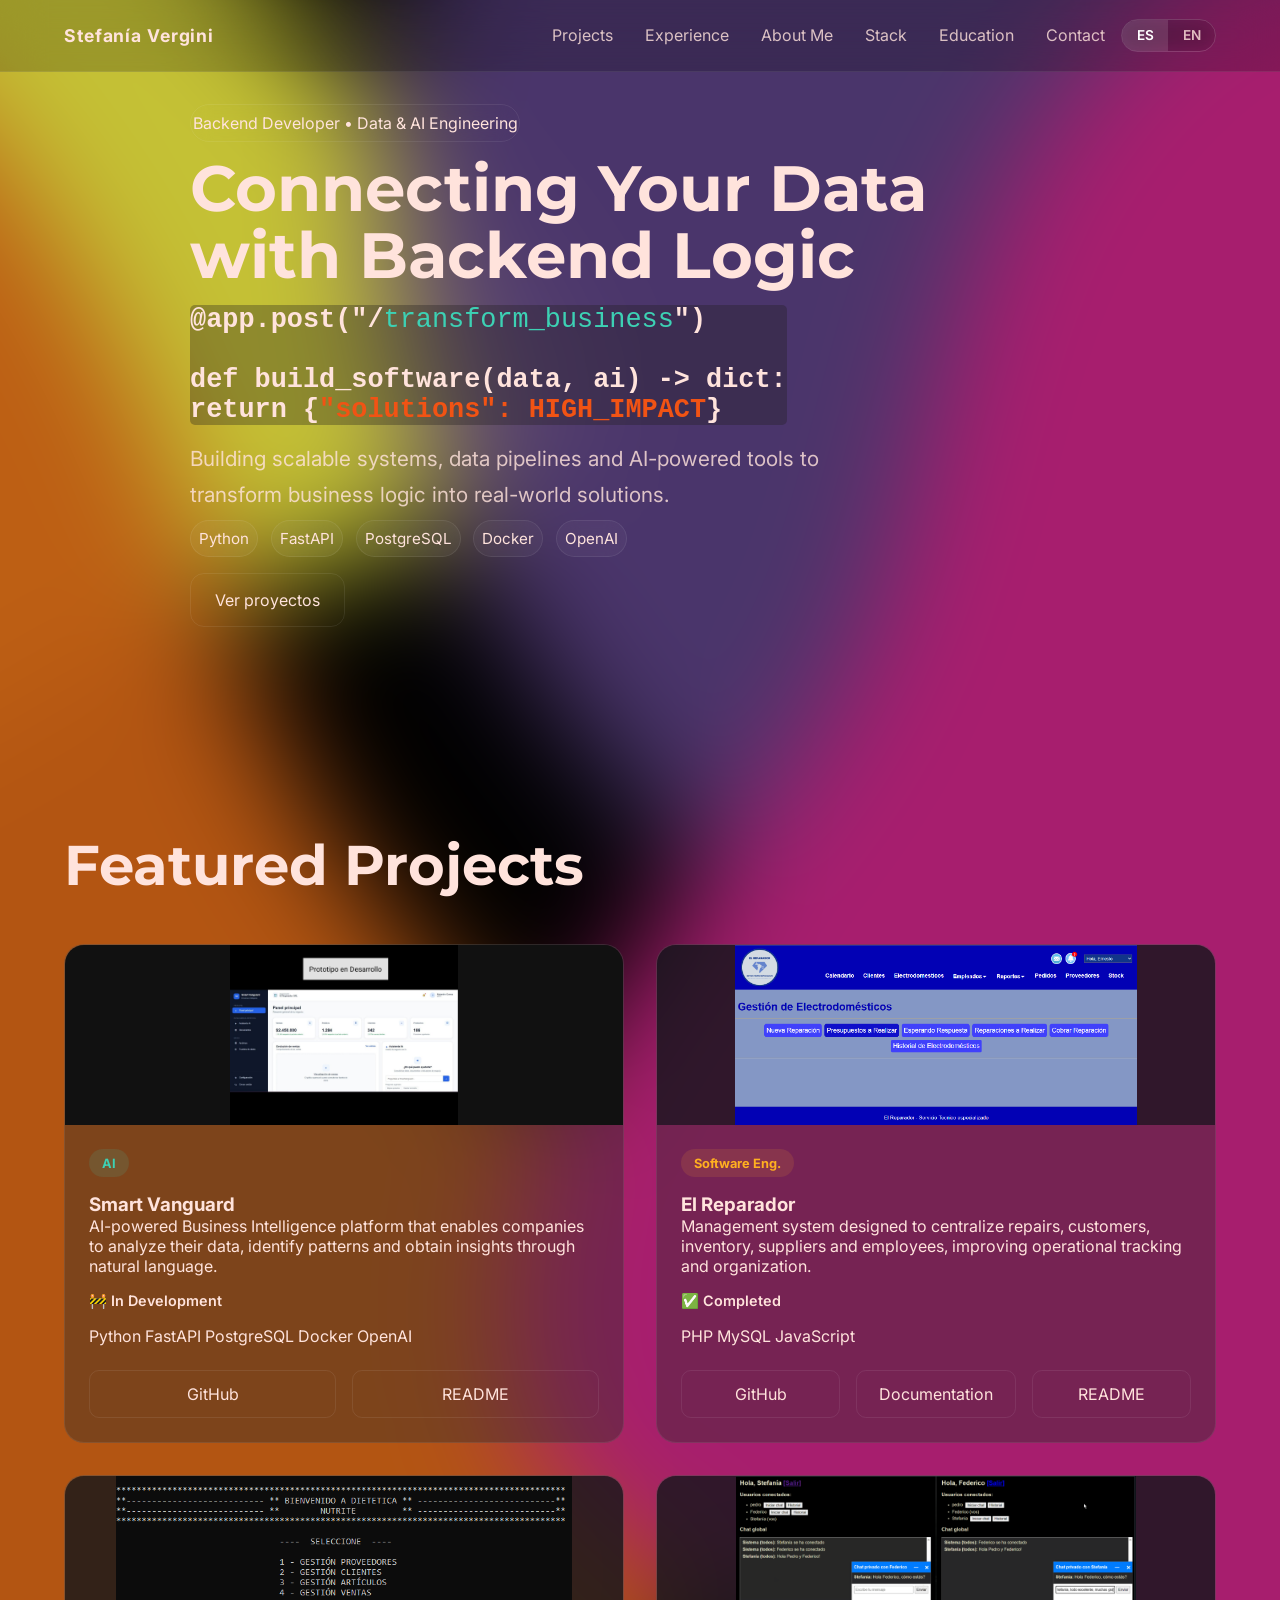
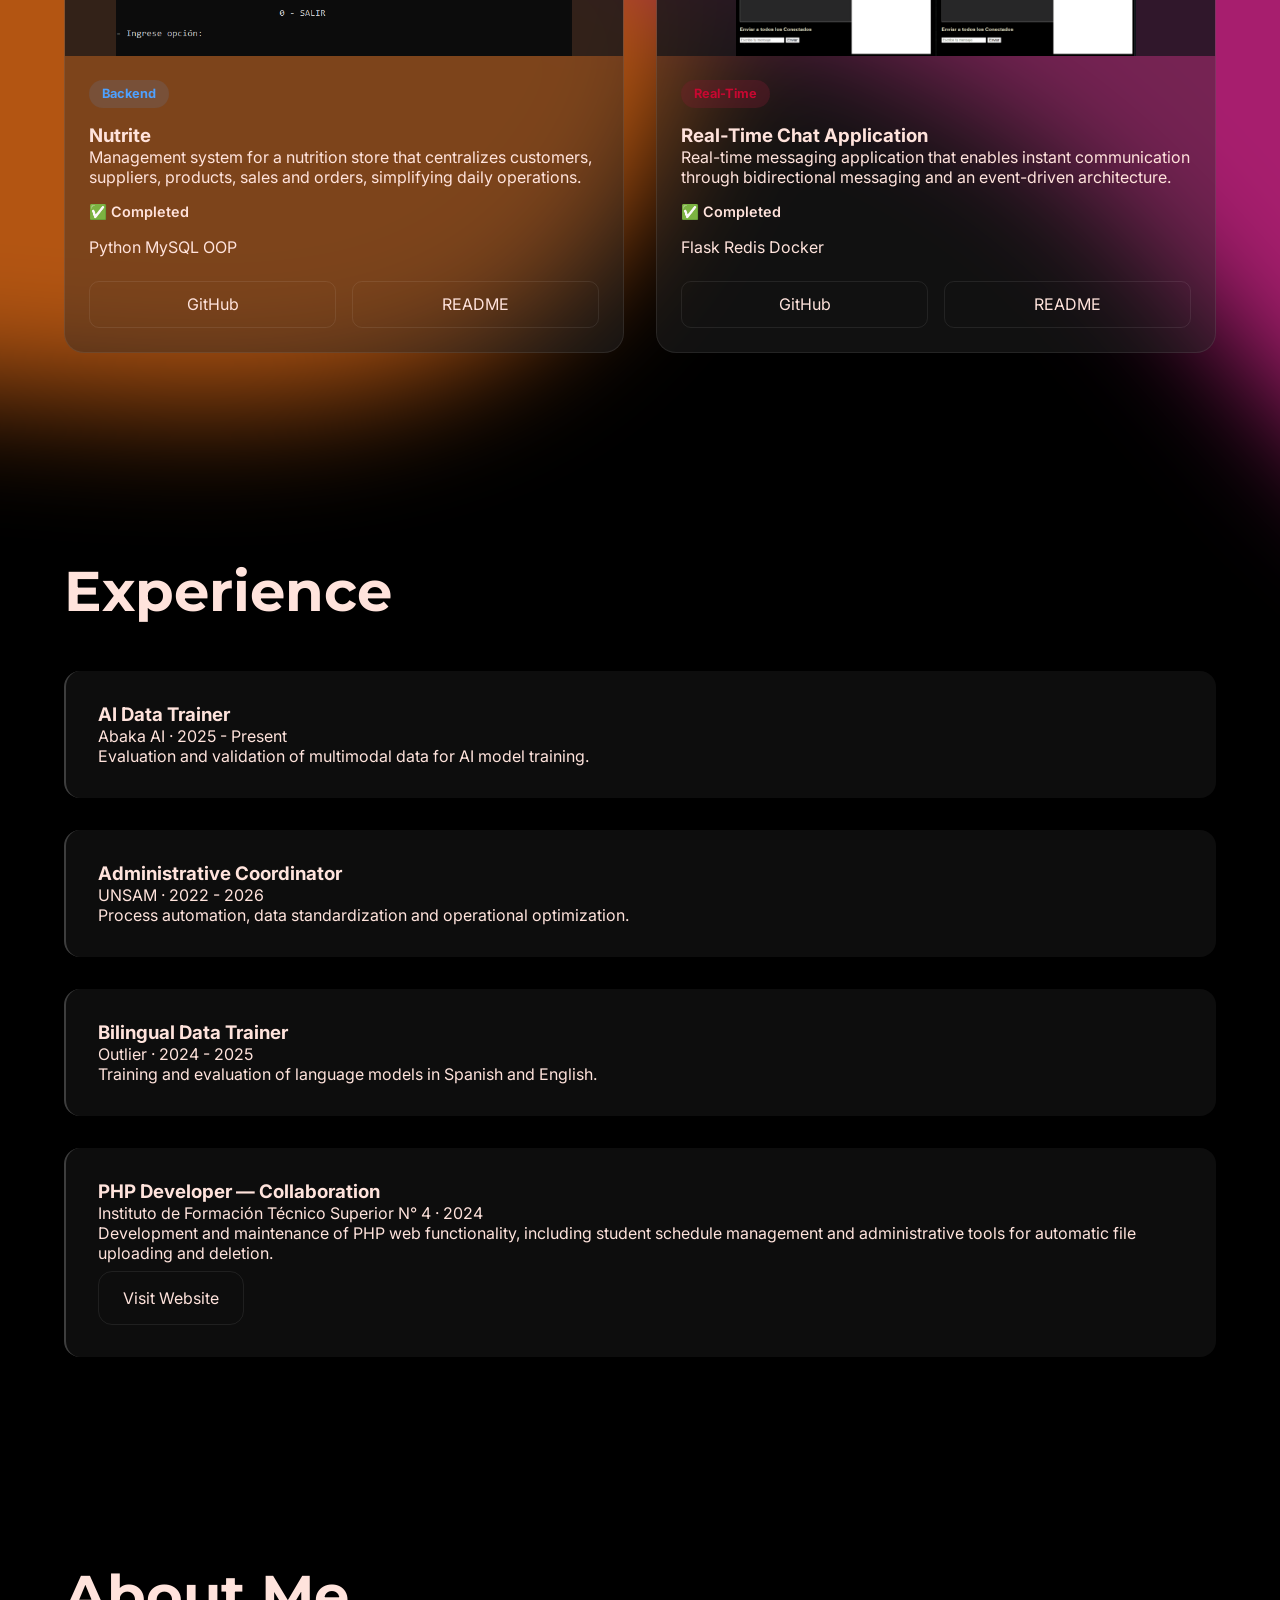
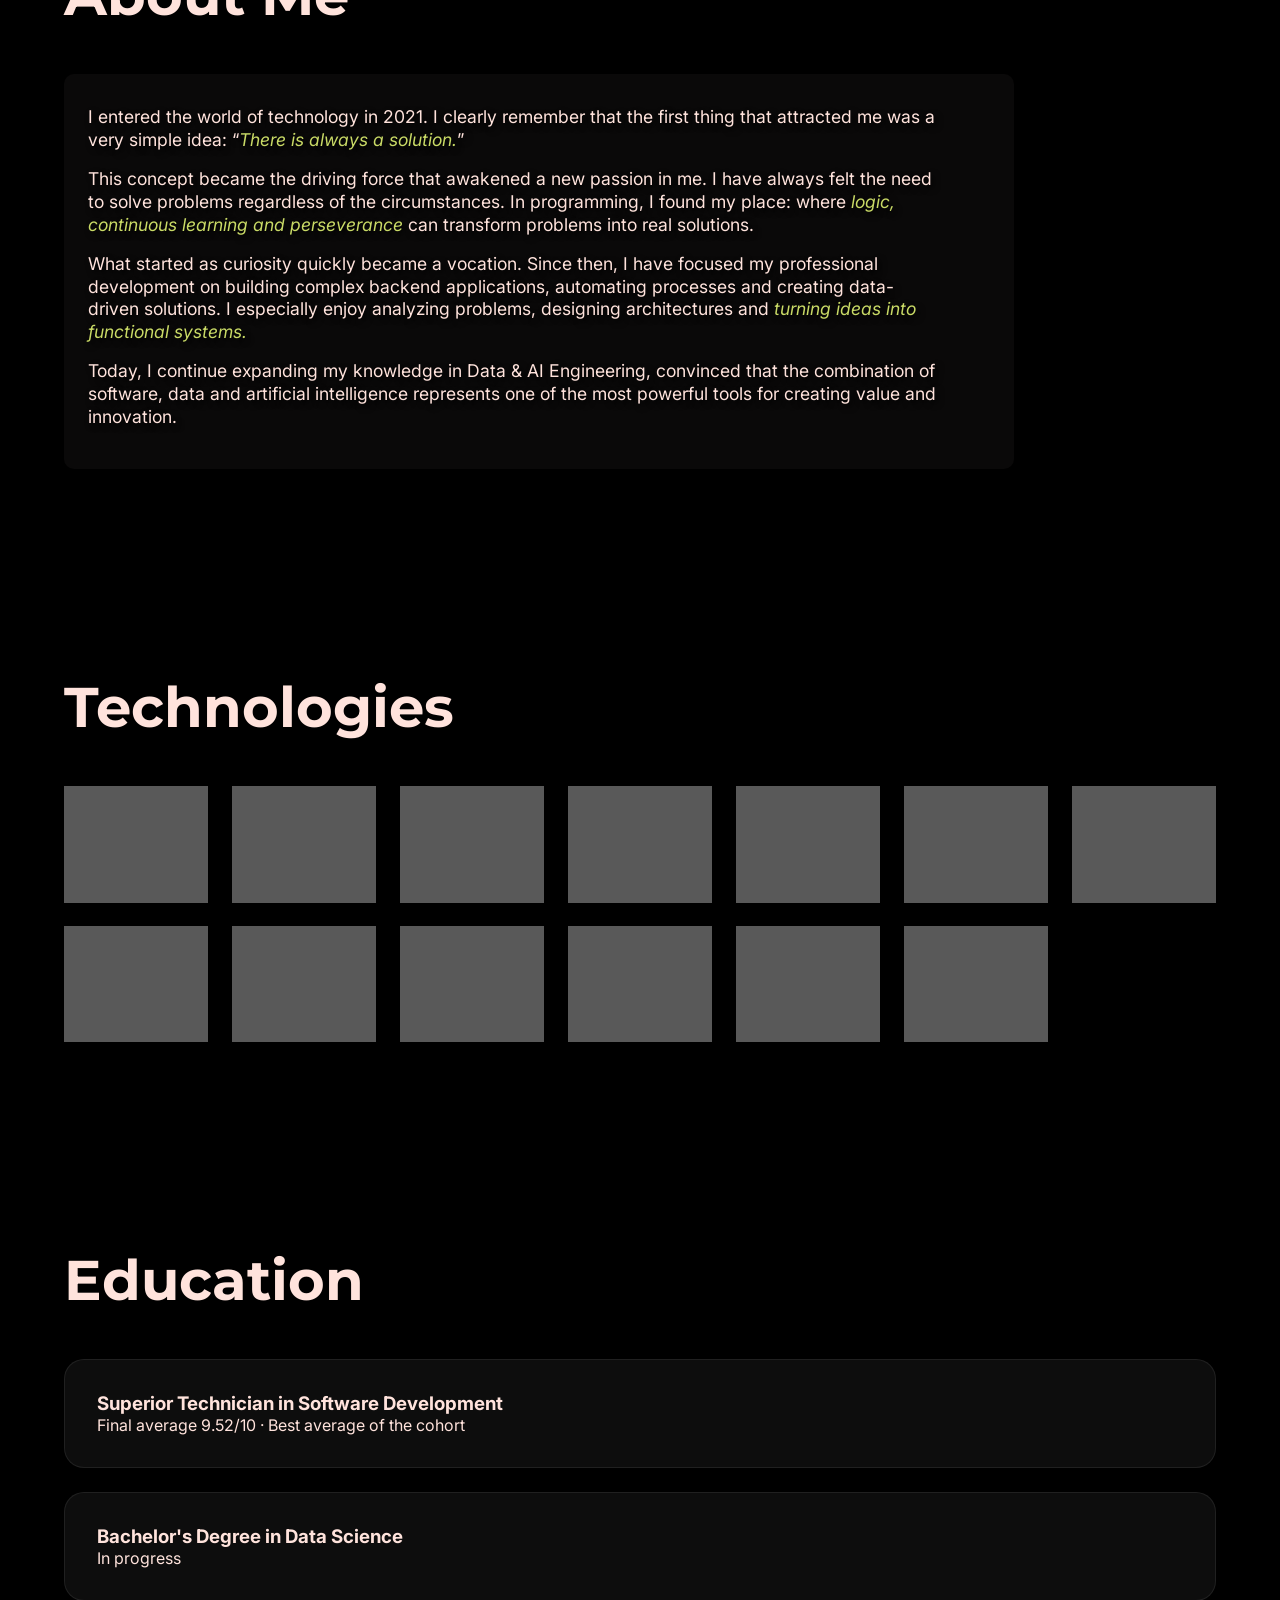
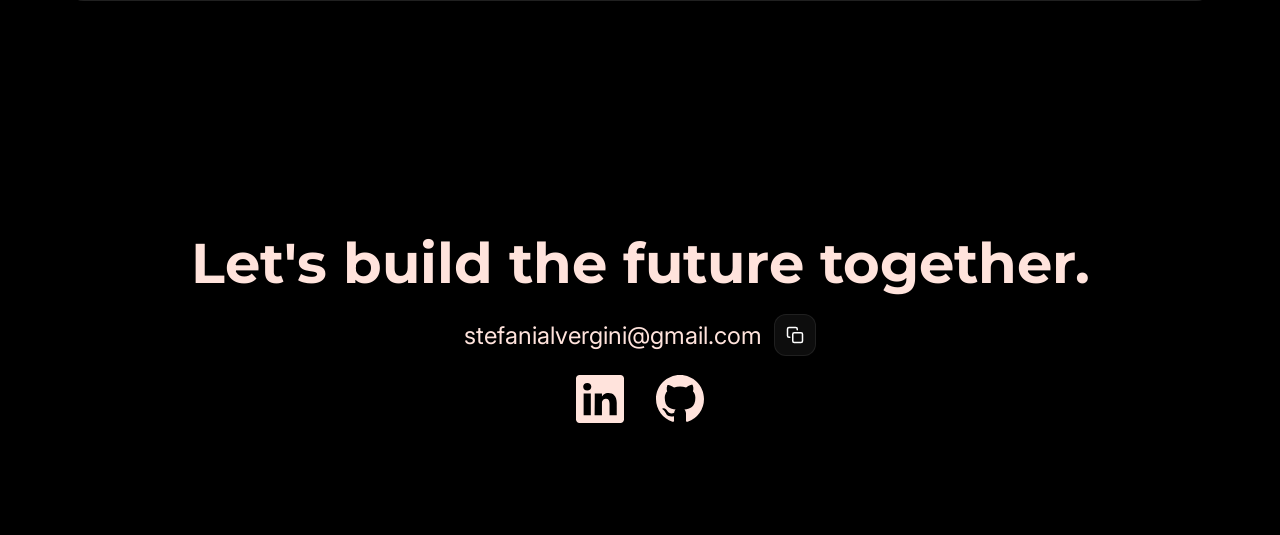
==== en.html @ ec49d700 "upload_files" ====
<!DOCTYPE html>
<html lang="en">
<head>
    <meta charset="UTF-8">
    <meta name="viewport" content="width=device-width, initial-scale=1.0">
    <title>Portafolio Stefania Vergini</title>
    <link rel="preconnect" href="https://fonts.googleapis.com">
<link rel="preconnect" href="https://fonts.gstatic.com" crossorigin>
<link href="https://fonts.googleapis.com/css2?family=Montserrat:ital,wght@0,100..900;1,100..900&family=Roboto:ital,wght@0,100..900;1,100..900&display=swap" rel="stylesheet">
    <link rel="stylesheet" href="css/index.css">
    <link rel="preconnect" href="https://fonts.googleapis.com">
    <link rel="preconnect" href="https://fonts.gstatic.com" crossorigin>
    <link href="https://fonts.googleapis.com/css2?family=Inter:wght@100..900&display=swap" rel="stylesheet">
    <script defer src="https://code.jquery.com/jquery-3.6.0.slim.min.js"></script>
    <script defer src="js/app.js"></script>
</head>
<body>

    <div class="circulos">
        <svg class="circulo circulo1" viewBox="0 0 200 200" xmlns="http://www.w3.org/2000/svg">
            <path class="path" d="M30.1,-55.8C34.4,-49.7,30,-32.2,28.2,-21.1C26.3,-9.9,27,-4.9,35.3,4.8C43.6,14.5,59.4,28.9,59.4,36.9C59.4,45,43.6,46.5,31,52C18.5,57.6,9.2,67.1,2.5,62.7C-4.2,58.3,-8.4,40,-14,30.5C-19.5,20.9,-26.5,20.2,-38.1,16.5C-49.6,12.9,-65.7,6.5,-69.1,-2C-72.5,-10.4,-63.3,-20.8,-55.9,-31.6C-48.5,-42.5,-43,-53.7,-34,-57.1C-25,-60.5,-12.5,-56.1,0.2,-56.5C12.9,-56.8,25.8,-62,30.1,-55.8Z" transform="translate(100 100)" />
        </svg>
        <svg class="circulo circulo2" viewBox="0 0 200 200" xmlns="http://www.w3.org/2000/svg">
            <path class="path" d="M45.7,-57.5C55.7,-46,57.9,-28.3,53.1,-15.3C48.4,-2.3,36.7,6.1,30.1,17.3C23.5,28.5,22,42.5,12.3,55.5C2.5,68.4,-15.5,80.3,-32.1,78.5C-48.7,76.7,-63.8,61.1,-70.8,43.5C-77.8,25.9,-76.6,6.3,-66.7,-5.2C-56.9,-16.7,-38.3,-20.1,-25.7,-31.1C-13.1,-42.2,-6.6,-60.9,5.6,-67.7C17.8,-74.4,35.6,-69,45.7,-57.5Z" transform="translate(100 100)" />
          </svg>
        <svg class="circulo circulo3" viewBox="0 0 200 200" xmlns="http://www.w3.org/2000/svg">
            <path class="path" d="M26,-44C31.7,-31.5,33.2,-21.4,40.9,-10.3C48.7,0.8,62.7,12.9,66.3,27.7C69.9,42.4,63.1,60,50.3,66.6C37.5,73.3,18.8,69.1,0.5,68.4C-17.8,67.8,-35.7,70.7,-42.9,62.2C-50,53.8,-46.6,33.9,-41.7,20.3C-36.9,6.7,-30.5,-0.6,-29.7,-11.6C-28.8,-22.7,-33.5,-37.6,-29.4,-50.6C-25.4,-63.6,-12.7,-74.8,-1.3,-73C10.1,-71.2,20.2,-56.5,26,-44Z" transform="translate(100 100)" />
        </svg>
        <svg class="circulo circulo4" viewBox="0 0 200 200" xmlns="http://www.w3.org/2000/svg">
            <path class="path" d="M21.4,-42.1C30,-32,40.9,-31,42.5,-25.5C44,-20,36.1,-10,31.5,-2.7C26.9,4.7,25.6,9.3,28.2,22.1C30.9,34.8,37.5,55.6,33.4,68.7C29.4,81.9,14.7,87.4,3,82.1C-8.6,76.9,-17.3,60.9,-29,52.2C-40.7,43.5,-55.5,42,-62.1,34.5C-68.7,27,-67,13.5,-61.6,3.2C-56.1,-7.2,-46.7,-14.4,-41.8,-24.7C-36.8,-35,-36.3,-48.5,-30.1,-60C-23.8,-71.4,-11.9,-81,-2.8,-76.2C6.4,-71.3,12.7,-52.2,21.4,-42.1Z" transform="translate(100 100)" />
        </svg>

    </div>

 <!-- NAVBAR -->
    <header class="header">

        <a href="#home" class="logo">
            Stefanía Vergini
        </a>
        <div class="header-actions">
            
            <nav class="nav" id="nav">
                <a href="#projects">Projects</a> 
                <a href="#experience">Experience</a> 
                <a href="#about">About Me</a> 
                <a href="#skills">Stack</a> 
                <a href="#education">Education</a> 
                <a href="#contact">Contact</a> 

            </nav>
            <div class="language-switch">

                <a href="index.html" class="lang active">
                    ES
                </a>

                <a href="en.html" class="lang">
                    EN
                </a>

            </div>
            <button class="menu-btn" id="menuBtn">

                <span></span>
                <span></span>
                <span></span>

            </button>
        </div>

    </header>

    <main>

        <!-- HERO -->

        <section id="home" class="hero">

        <div class="hero-content">

            <span class="badge">
                Backend Developer • Data & AI Engineering
            </span>

            <h1>
                Connecting Your Data<br>
                with Backend Logic
            </h1>

            <pre><code>@app.post("/<span class="highlight-business">transform_business</span>")

def build_software(data, ai) -> dict:
return {<span class="highlight-impact">"solutions": HIGH_IMPACT</span>}</code></pre>

            <p>
                Building scalable systems, data pipelines and
                AI-powered tools to transform business logic
                into real-world solutions.
            </p>


                <div class="hero-tech">

                    <span>Python</span>
                    <span>FastAPI</span>
                    <span>PostgreSQL</span>
                    <span>Docker</span>
                    <span>OpenAI</span>

                </div>

                <div class="hero-buttons">

                    <a href="#projects">
                        Ver proyectos
                    </a>

                </div>

            </div>

        </section>

        <section id="projects" class="projects"> 
            <h2>Featured Projects</h2> <div class="projects-grid"> 
                <!-- Smart Vanguard --> 
                 <article class="project-card"> 
                    <div class="project-image placeholder" data-project="smart"> 
                        <img src="img/smartvanguard/dashboard-business.png" alt="Smart Vanguard"> 
                    </div> 
                    <div class="project-content"> 
                        <span class="project-type ai"> AI </span> 
                        <h3>Smart Vanguard</h3> 
                        <p> AI-powered Business Intelligence platform that enables companies to analyze their data, identify patterns and obtain insights through natural language. </p> 
                        <div class="project-status development"> 🚧 In Development </div> 
                        <div class="tags"> 
                            <span>Python</span> 
                            <span>FastAPI</span> 
                            <span>PostgreSQL</span> 
                            <span>Docker</span> 
                            <span>OpenAI</span> 
                        </div> 
                        <div class="project-buttons"> 
                            <a href="https://github.com/StefiVergini/SmartVanguard" target="_blank"> GitHub </a> 
                            <a href="https://github.com/StefiVergini/SmartVanguard/blob/main/README.md" target="_blank"> README </a> 
                        </div> 
                    </div> 
                </article> 
                <!-- El Reparador --> 
                 <article class="project-card"> 
                    <div class="project-image" data-project="reparador"> 
                        <img src="img/elreparador/dashboard.png" alt="El Reparador"> 
                    </div> 
                    <div class="project-content"> 
                        <span class="project-type erp"> Software Eng. </span> 
                        <h3>El Reparador</h3> 
                        <p> Management system designed to centralize repairs, customers, inventory, suppliers and employees, improving operational tracking and organization. </p> 
                        <div class="project-status completed"> ✅ Completed </div> 
                        <div class="tags"> 
                            <span>PHP</span> 
                            <span>MySQL</span> 
                            <span>JavaScript</span> 
                        </div> 
                        <div class="project-buttons"> 
                            <a href="https://github.com/StefiVergini/ProyectoElReparador/tree/main" target="_blank"> GitHub </a> 
                            <a href="https://github.com/StefiVergini/ProyectoElReparador/tree/main/docs" target="_blank"> Documentation </a> 
                            <a href="https://github.com/StefiVergini/ProyectoElReparador/blob/main/README.md" target="_blank"> README </a> 
                        </div> 
                    </div> 
                </article> 
                <!-- Nutrite --> 
                 <article class="project-card"> 
                    <div class="project-image" data-project="nutrite"> 
                        <img src="img/nutrite-dietetic/main-menu.png" alt="Nutrite"> 
                    </div> 
                    <div class="project-content"> 
                        <span class="project-type backend"> Backend </span> 
                        <h3>Nutrite</h3> 
                        <p> Management system for a nutrition store that centralizes customers, suppliers, products, sales and orders, simplifying daily operations. </p> 
                        <div class="project-status completed"> ✅ Completed </div> 
                        <div class="tags"> 
                            <span>Python</span> 
                            <span>MySQL</span> 
                            <span>OOP</span> 
                        </div> 
                        <div class="project-buttons"> 
                            <a href="https://github.com/StefiVergini/python-dietetic-management-system" target="_blank"> GitHub </a> 
                            <a href="https://github.com/StefiVergini/python-dietetic-management-system/blob/main/README.md" target="_blank"> README </a> 
                        </div> 
                    </div> 
                </article> 
                <!-- Real-Time Chat --> 
                 <article class="project-card"> 
                    <div class="project-image" data-project="chat"> 
                        <img src="img/real-time-chat/real-time-two-chats.png" alt="Real-Time Chat Application"> </div> 
                        <div class="project-content"> 
                            <span class="project-type realtime"> Real-Time </span> 
                            <h3>Real-Time Chat Application</h3> 
                            <p> Real-time messaging application that enables instant communication through bidirectional messaging and an event-driven architecture. </p> 
                            <div class="project-status completed"> ✅ Completed </div> 
                            <div class="tags"> 
                                <span>Flask</span> 
                                <span>Redis</span> 
                                <span>Docker</span>
                            </div> <div class="project-buttons"> 
                                <a href="https://github.com/StefiVergini/chat-StefaniaVergini" target="_blank"> GitHub </a> 
                                <a href="https://github.com/StefiVergini/chat-StefaniaVergini/blob/main/README.md" target="_blank"> README </a> 
                            </div> 
                        </div> 
                    </article> 
                </div> 
            </section> 
            <!-- EXPERIENCE --> 
             <section id="experience" class="experience"> 
                <h2>Experience</h2> <div class="timeline"> 
                    <div class="timeline-item"> 
                        <h3> AI Data Trainer </h3> 
                        <span> Abaka AI · 2025 - Present </span> 
                        <p> Evaluation and validation of multimodal data for AI model training. </p> 
                    </div> 
                    <div class="timeline-item"> 
                        <h3> Administrative Coordinator </h3> 
                        <span> UNSAM · 2022 - 2026 </span> 
                        <p> Process automation, data standardization and operational optimization. </p> 
                    </div> 
                    <div class="timeline-item"> 
                        <h3> Bilingual Data Trainer </h3> 
                        <span> Outlier · 2024 - 2025 </span> 
                        <p> Training and evaluation of language models in Spanish and English. </p> 
                    </div> 
                    <div class="timeline-item"> 
                        <h3> PHP Developer — Collaboration </h3> 
                        <span> Instituto de Formación Técnico Superior N° 4 · 2024 </span> 
                        <p> Development and maintenance of PHP web functionality, including student schedule management and administrative tools for automatic file uploading and deletion. </p> 
                        <div class="hero-buttons"> 
                            <a href="https://ifts4.edu.ar/index.php" target="_blank"> Visit Website </a> 
                        </div> 
                    </div> 
                </div>
            </section> 
            <!-- ABOUT ME --> 
             <section id="about" class="about"> 
                <h2>About Me</h2> 
                <div class="glow-text">
                    <p> 
                    I entered the world of technology in 2021. I clearly remember that 
                    the first thing that attracted me was a very simple idea: 
                    “<span class="highlighter">There is always a solution.</span>” </p> 
                <p> 
                    This concept became the driving force that awakened a new passion in me.
                    I have always felt the need to solve problems regardless of the circumstances.
                    In programming, I found my place: where <span class="highlighter"> logic, 
                    continuous learning and perseverance </span> 
                    can transform problems into real solutions. </p> 
                <p> What started as curiosity quickly became a vocation. 
                    Since then, I have focused my professional development on building 
                    complex backend applications, automating processes and creating data-driven solutions. 
                    I especially enjoy analyzing problems, designing architectures and 
                    <span class="highlighter"> turning ideas into functional systems.</span> </p> 
                    <p> Today, I continue expanding my knowledge in Data & AI Engineering, 
                        convinced that the combination of software, data and artificial intelligence 
                        represents one of the most powerful tools for creating value and innovation. </p> 
                </div> 
            </section>

        <!-- STACK -->

        <section class="skills" id="skills">

            <h2>Technologies</h2>

            <div class="skills-cloud">

                <span class="skill">
                    <img src="iconos/python.svg" alt="Python">
                    <p>Python</p>
                </span>

                <span class="skill">
                    <img src="iconos/fastapi.svg" alt="FastAPI">
                    <p>FastAPI</p>
                </span>

                <span class="skill"><img src="iconos/flask.svg" alt="flask"><p>Flask</p></span>
                <span class="skill"><img src="iconos/php.svg" alt="PHP"><p>PHP</p></span>
                <span class="skill"><img src="iconos/java-original.svg" alt="JAVA"><p>Java</p></span>

                <span class="skill"><img src="iconos/postgresql.svg" alt="PostgreSQL"><p>PostgreSQL</p></span>
                <span class="skill"><img src="iconos/mysql.svg" alt="MySQL"><p>MySQL</p></span>

                <span class="skill"><img src="iconos/pandas.svg" alt="Pandas"><p>Pandas</p></span>
                <span class="skill"><img src="iconos/openapiinitiative.svg" alt="OpenAI"><p>OpenAI API</p></span>

                <span class="skill"><img src="iconos/docker.svg" alt="Docker"><p>Docker</p></span>
                <span class="skill"><img src="iconos/redis.svg" alt="Redis"><p>Redis</p></span>

                <span class="skill"><img src="iconos/git.svg" alt="Git"><p>Git</p></span>
                <span class="skill"><img src="iconos/aws.svg" alt="AWS"><p>AWS</p></span>

            </div>

        </section>

        <!-- EDUCATION -->

        <section class="education" id="education">

            <h2>Education</h2>

            <div class="education-card">

                <h3>
                    Superior Technician in Software Development
                </h3>

                <p>

                    Final average 9.52/10 · Best average of the cohort

                </p>

            </div>

            <div class="education-card">

                <h3>
                    Bachelor's Degree in Data Science
                </h3>

                <p>
                    In progress
                </p>

            </div>

        </section>

        <!-- CONTACT -->

        <section id="contact" class="contact">

            <h2>

                Let's build the future together.

            </h2>
            <div class="contact-email">

                <a href="mailto:stefanialvergini@gmail.com">
                    stefanialvergini@gmail.com
                </a>
                <button class="copy-btn" id="copyBtn" title="Copiar email">

                    <svg xmlns="http://www.w3.org/2000/svg"
                        width="18"
                        height="18"
                        viewBox="0 0 24 24"
                        fill="none"
                        stroke="currentColor"
                        stroke-width="2"
                        stroke-linecap="round"
                        stroke-linejoin="round">

                        <rect x="9" y="9" width="13" height="13" rx="2"></rect>

                        <path d="M5 15H4a2 2 0 0 1-2-2V4a2 2 0 0 1 2-2h9a2 2 0 0 1 2 2v1"></path>

                    </svg>

                </button>
                <span class="copy-tooltip" id="copyTooltip">
                    Copied ✓
                </span>

            </div>

            <div class="socials">

                <ul class="rrss">
                    <li class="li">
                        <a href="https://www.linkedin.com/in/stefania-vergini-405396152" class="a" title="LinkedIn" target="_blank" rel="noopener noreferrer">
                            <svg xmlns="http://www.w3.org/2000/svg" width="16" height="16" fill="currentColor" class="svg" viewBox="0 0 16 16">
                                <path d="M0 1.146C0 .513.526 0 1.175 0h13.65C15.474 0 16 .513 16 1.146v13.708c0 .633-.526 1.146-1.175 1.146H1.175C.526 16 0 15.487 0 14.854zm4.943 12.248V6.169H2.542v7.225zm-1.2-8.212c.837 0 1.358-.554 1.358-1.248-.015-.709-.52-1.248-1.342-1.248S2.4 3.226 2.4 3.934c0 .694.521 1.248 1.327 1.248zm4.908 8.212V9.359c0-.216.016-.432.08-.586.173-.431.568-.878 1.232-.878.869 0 1.216.662 1.216 1.634v3.865h2.401V9.25c0-2.22-1.184-3.252-2.764-3.252-1.274 0-1.845.7-2.165 1.193v.025h-.016l.016-.025V6.169h-2.4c.03.678 0 7.225 0 7.225z"/>
                            </svg>
                        </a>
                    </li>
                    <li class="li">
                        <a href="https://github.com/StefiVergini" class="a" title="Github" target="_blank" rel="noopener noreferrer">
                            <svg xmlns="http://www.w3.org/2000/svg" width="16" height="16" fill="currentColor" class="svg" viewBox="0 0 16 16">
                                <path d="M8 0C3.58 0 0 3.58 0 8c0 3.54 2.29 6.53 5.47 7.59.4.07.55-.17.55-.38 0-.19-.01-.82-.01-1.49-2.01.37-2.53-.49-2.69-.94-.09-.23-.48-.94-.82-1.13-.28-.15-.68-.52-.01-.53.63-.01 1.08.58 1.23.82.72 1.21 1.87.87 2.33.66.07-.52.28-.87.51-1.07-1.78-.2-3.64-.89-3.64-3.95 0-.87.31-1.59.82-2.15-.08-.2-.36-1.02.08-2.12 0 0 .67-.21 2.2.82.64-.18 1.32-.27 2-.27s1.36.09 2 .27c1.53-1.04 2.2-.82 2.2-.82.44 1.1.16 1.92.08 2.12.51.56.82 1.27.82 2.15 0 3.07-1.87 3.75-3.65 3.95.29.25.54.73.54 1.48 0 1.07-.01 1.93-.01 2.2 0 .21.15.46.55.38A8.01 8.01 0 0 0 16 8c0-4.42-3.58-8-8-8"/>
                            </svg>
                        </a>
                    </li>
                </ul>
            </div>


        </section>

    </main>

    <!--Modal galeria-->
    <div id="imageModal" class="modal">

        <span class="close">&times;</span>

        <button class="prev">&#10094;</button>

        <img id="modalImage">

        <button class="next">&#10095;</button>

        <div id="dots"></div>

    </div>
</body>
</html>
---- css/index.css ----
:root{
  --bg: rgba(0,0,0,.55);

  --glass: rgba(255,255,255,.05);

  --border: rgba(255,255,255,.08);

  --text: #ffe3dc;

  --muted: rgba(255, 227, 220, 0.815);

  --tipo-titular: "Montserrat", sans-serif;

  --tipo-principal: "Inter", sans-serif;

  --container: 1200px;

  --radius: 24px;
  }
*{
  margin: 0;
  padding: 0;
  border: 0;
  box-sizing: border-box;
  vertical-align: baseline;
  list-style: none;
}

img, figure{
  max-width: 100%;
  width: 100%;
  display: flex;
  object-fit: cover;
  object-position: center center;

}

a{
  display: block;
  text-decoration: none;
  color: inherit;
}
video{
  max-width: 100%;
  width: 100%;
  display: flex;
  object-fit: cover;
  object-position: center center;
}
body{

    font-family: var(--tipo-principal);

    color: var(--text);

    background:#000;

    min-height:100vh;

    overflow-x:hidden;
}

.circulos{
  position: fixed;
  width: 100%;
  height: 100%;
  top: 0;
  left: 0;
  z-index: 1;

  filter: blur(25px);
  animation: circulo1 30s linear infinite both;
}
.circulos .circulo{
  position: absolute;
  width: 50%;
  height: 50%;
  animation: circulo1 50s linear infinite both;
}
.circulos .circulo1{
  top: 0%;
  left: -3%;
}

.circulos .circulo1 .path{
  fill: rgb(196, 193, 53);
  /*fill: rgb(245, 248, 65);*/
}
.circulos .circulo2{
  top: 0%;
  right: 0%;
}

.circulos .circulo2 .path{
  fill: rgba(81, 58, 117, 0.918);
  /*fill: rgba(95, 58, 155, 0.918);*/
}
.circulos .circulo3{
  bottom: 0%;
  left: -2%;
}

.circulos .circulo3 .path{
  fill: hsla(25, 81%, 41%, 0.95);
  /*fill: hsla(25, 83%, 59%, 0.95);*/
}
.circulos .circulo4{
  bottom: 0%;
  right: 0%;
}

.circulos .circulo4 .path{
  fill: rgb(167, 30, 110);
  /*
  fill: rgb(192, 3, 192);*/
}
.header{

    position:fixed;

    top:0;

    left:0;

    width:100%;

    padding:1.2rem 5%;

    display:flex;

    justify-content:space-between;

    align-items:center;

    backdrop-filter:blur(20px);

    background:rgba(0,0,0,.2);

    border-bottom:1px solid var(--border);

    z-index:1000;
}
.header-actions{

    display:flex;

    align-items:center;

    gap:1rem;
}
.logo{

    font-size:1.1rem;

    font-weight:700;

    letter-spacing:.05em;
}
.nav{

    display:flex;

    gap:2rem;

    align-items:center;
}
.nav a{

    color:var(--muted);

    transition:.3s;
}

.nav a:hover,
.nav a.active{

    color:white;
}

.menu-btn{

    display:none;

    position:relative;

    width:32px;
    height:24px;

    background:none;

    cursor:pointer;
}

.menu-btn span{

    position:absolute;

    left:0;

    width:100%;
    height:3px;

    background:white;

    border-radius:999px;

    transition:.3s ease;
}

.menu-btn span:nth-child(1){
    top:0;
}

.menu-btn span:nth-child(2){
    top:10px;
}

.menu-btn span:nth-child(3){
    top:20px;
}

.menu-btn.active span:nth-child(1){

    top:10px;

    transform:rotate(45deg);
}

.menu-btn.active span:nth-child(2){

    opacity:0;
}

.menu-btn.active span:nth-child(3){

    top:10px;

    transform:rotate(-45deg);
}

.language-switch{

    display:flex;

    border:1px solid rgba(255,255,255,.15);

    border-radius:800px;

    overflow:hidden;

    backdrop-filter:blur(10px);
}

.lang{

    padding:.45rem .9rem;

    font-size:.85rem;

    font-weight:600;

    color:var(--muted);

    transition:.3s;
}

.lang.active{

    background:rgba(255,255,255,.12);

    color:white;
}

.lang:hover{

    background:rgba(255,255,255,.08);
}
.hero{

    min-height:80vh;

    display:flex;

    align-items:center;

    justify-content:center;

    text-align:left;
}
.hero-content{

    max-width: 900px;
    width: 100%;
    display: flex;
    flex-direction: column;
    align-items: flex-start;
}

.badge{

    display:inline-flex;

    padding:.5rem .1rem;

    border-radius:999px;

    border:1px solid var(--border);

    backdrop-filter:blur(10px);
    

    margin-bottom:.8rem;
}
.hero h1{

    font-family:var(--tipo-titular);

    font-size:clamp(2.5rem,6vw,4rem);

    line-height:1.05;

    margin-bottom:1rem;
}
.hero-content pre {
  background-color: #1f1e1e52;
  border-radius: 5px;
  margin-bottom: 1rem;       
  display: block;          
  align-self: flex-start; 
  max-width: 100%; 
  box-sizing: border-box;
}

.hero-content code {
  display: block;
  text-align: left; 
  font-size: clamp(1rem, 2.1vw, 3.2rem);
  font-family: 'Fira Code', monospace;
  font-weight: 600; 
  white-space: pre; 
}
.hero-content .highlight-business {
    color: #3dd1b4; 
    font-weight: 500;
}

.hero-content .highlight-impact {
    color: #f15314; 
    font-weight: bold;
}
.hero p {

  font-size: clamp(1rem, 2vw, 1.3rem);

  line-height: 1.7;

  max-width: 700px;

  color: var(--muted);

  margin-bottom: .5rem;

}
.hero-tech {

  display: flex;

  flex-wrap: wrap;

  gap: .8rem;

  margin-bottom: .5rem;

}

.hero-tech span {

  font-size: clamp(.8rem, 1.5vw, .95rem);

  padding: .5rem .5rem;

  border-radius: 999px;

  border: 1px solid var(--border);

  background: rgba(255,255,255,.04);

  backdrop-filter: blur(10px);

}
.hero-buttons{

    display:flex;

    gap:1rem;
    
    margin-top: .5rem;

    flex-wrap:wrap;
}
.hero-buttons a{

    padding:1rem 1.5rem;

    border-radius:14px;

    border:1px solid var(--border);

    transition:.3s;
}
.hero-buttons a:hover{

    background:white;

    color:black;
}
  
main{

    position:relative;

    z-index:2;
}
section{

    width:min(90%, var(--container));

    margin:auto;

    padding:6.5rem 0;

    opacity:0;

    transform:translateY(40px);

    transition:
        opacity .8s ease,
        transform .8s ease;
}

section.show{

    opacity:1;

    transform:translateY(0);
}
section h2{

    font-family:var(--tipo-titular);

    font-size:clamp(2rem,5vw,3.5rem);

    font-weight:700;

    margin-bottom:3rem;

    line-height:1.1;
}

.projects-grid{

    display:grid;

    grid-template-columns:repeat(auto-fit,minmax(430px,1fr));

    gap:2rem;

    margin-top:3rem;

}
.project-card{

    display:flex;

    flex-direction:column;

    overflow:hidden;

    border:1px solid var(--border);

    border-radius:20px;

    background:rgba(44, 44, 44, 0.397);

    transition:.35s;

}
.project-card:hover{

    transform:translateY(-10px);

    border-color:#ffffff40;

    box-shadow:0 15px 40px rgba(0,0,0,.35);

}
.project-image{

    position:relative;

    height: 180px;
    /*aspect-ratio:16/9;*/

    background:#0d1117a9;

    overflow:hidden;

    cursor:pointer;

}
.project-image::after{

    content:"🔍 Ver galería";

    position:absolute;

    inset:0;

    display:flex;

    align-items:center;

    justify-content:center;

    background:rgba(0,0,0,.55);

    color:white;

    font-weight:600;

    font-size:1rem;

    opacity:0;

    transition:.3s;

}
.project-image:hover::after{

    opacity:1;

}
.project-image img{

    width:100%;

    height:100%;

    object-fit:contain;

    transition:.4s;

}
.project-card:hover img{

    transform:scale(1.05);

}
.project-content{

    padding:1.5rem;

}
.project-type{

    display:inline-block;

    padding:.4rem .8rem;

    border-radius:999px;

    font-size:.8rem;

    font-weight:700;

    margin-bottom:1rem;

}
.ai{

    background:#3dd1b420;

    color:#3dd1b4;

}
.erp{

    background:#ffb02020;

    color:#ffb020;

}
.backend{

    background:#4ea1ff20;

    color:#4ea1ff;

}
.realtime{
    background:#801b3150;

    color:#c70831;
}
.project-status{

    margin:1rem 0;

    font-size:.9rem;

    font-weight:600;

}
.project-buttons{

    display:flex;

    gap:1rem;

    margin-top:1.5rem;

}
.project-buttons a{

    flex:1;

    text-align:center;

    padding:.8rem;

    border-radius:10px;

    border:1px solid var(--border);

    transition:.3s;

}
.project-buttons a:hover{

    background:white;

    color:black;

}
.project-image.placeholder{

    display:flex;

    align-items:center;

    justify-content:center;

    color:#777;

    background:#111;

}
.timeline{

    display:flex;

    flex-direction:column;

    gap:2rem;
}
.timeline-item{

    padding:2rem;

    border-left:2px solid rgba(255,255,255,.2);

    background:var(--glass);

    border-radius:16px;
}
.about .glow-text{
  background-color: #1f1e1e52;
  border-radius: 10px; 
    
  padding: 1.5rem;
  padding-top: 2rem;


  width: min(100%, 950px);
}
.about p{

    max-width:850px;

    text-shadow: 3px 3px 6px #000000;

    font-size:1.1rem;

    line-height:1.3;
    margin-bottom:1rem;
}
p .highlighter{

  color: #c9da66;

  font-style: italic;
}

.skills-cloud{

    display:grid;

    grid-template-columns:repeat(auto-fit,minmax(130px,1fr));

    gap:1.5rem;

    margin-top:3rem;
}
.skill{

    display:flex;

    flex-direction:column;

    align-items:center;

    justify-content:center;

    gap:.8rem;

    padding:1rem;

    border:1px solid var(--border);

    border-radius:10px;

    background:rgba(255, 255, 255, 0.349);

    backdrop-filter:blur(10px);

    transition:.3s;
}
.skill:hover{

    transform:translateY(-8px);

    background:rgba(255,255,255,.07);

    border-color:#ffffff40;
}
.skill img{

    width:50px;

    height:50px;

    object-fit:contain;
}
.skill p{

    font-size:.95rem;

    color:var(--muted);

    font-weight:600;
}

.education-card{

    padding:2rem;

    border-radius:20px;

    background:var(--glass);

    border:1px solid var(--border);

    margin-bottom:1.5rem;
}
.contact{

    text-align:center;
}
.contact h2{

    margin-bottom:1rem;
}
.contact-email, .socials{

    display:flex;

    align-items:center;

    justify-content:center;

    gap:.8rem;

    margin-top:1.2rem;

    flex-wrap:wrap;
}
.contact-email a{

    font-size: clamp(1rem, 2vw, 1.5rem);
}
.rrss {
    width: 100%;
    display: flex;
    flex-flow: row wrap;
    justify-content: center;
    align-items: center;
}
.svg {
    width: 3em;
    height: 3em;
    margin: 0 1em;
   
 }
  
.copy-btn{

    width:42px;
    height:42px;

    display:flex;
    align-items:center;
    justify-content:center;

    border:1px solid var(--border);

    border-radius:12px;

    background:rgba(255,255,255,.05);

    color:white;

    cursor:pointer;

    transition:.3s;
}

.copy-btn:hover{

    background:rgba(255,255,255,.12);

    transform:translateY(-2px);
}

.copy-btn svg{

    width:18px;
    height:18px;
}
.copy-wrapper{

    position:relative;

    display:flex;

    align-items:center;
}
.copy-tooltip{

    position:absolute;

    top:55%;
    left:65%;

    transform:translate(15px,-50%);

    background:#2c2c2c;
    color:white;

    padding:.35rem .7rem;

    border-radius:8px;

    font-size:.8rem;

    white-space:nowrap;

    opacity:0;
    visibility:hidden;

    transition:.25s;
}

.copy-tooltip.show{
    opacity:1;
    visibility:visible;
    transform:translate(15px,-50%);
}
  
  .footer{
    color: rgba(0, 0, 0, 0.9);
    padding: 2em 0;
    text-align: center;
    position: relative;
    z-index: 2;
  }
.modal{

    display:none;

    position:fixed;

    inset:0;

    background:rgba(0,0,0,.92);

    z-index:9999;

    justify-content:center;

    align-items:center;

}
.modal.open{

    display:flex;

}
#modalImage{

    width:auto;

    height:auto;

    max-width:90vw;

    max-height:80vh;

    object-fit:contain;

    border-radius:16px;

    background:#0d1117;

    transition:opacity .25s ease;

}
.close{

    position:absolute;

    top:30px;

    right:40px;

    font-size:2rem;

    cursor:pointer;

}
.prev,
.next{

    position:absolute;

    top:50%;

    transform:translateY(-50%);

    background:none;

    border:none;

    color:white;

    font-size:2rem;

    cursor:pointer;

}
.prev{

    left:40px;

}

.next{

    right:40px;

}
#dots{

    position:absolute;

    bottom:35px;

    left:50%;

    transform:translateX(-50%);

    display:flex;

    gap:.7rem;

    z-index:10001;

}
.dot{

    width:12px;

    height:12px;

    border-radius:50%;

    background:#666;

    cursor:pointer;

    transition:.3s;

}
.dot.active{

    background:white;

    transform:scale(1.3);

}

  @keyframes circulo1{
    from{
      transform: rotate(0deg) scale(2.5);
    }
    to{
      transform: rotate(360deg) scale(2.5);
    }
  }
  @keyframes aparecer1{
    from{
      opacity: 0;
      transform: translateY(30%);
    }
    to{
      opacity: 1;
      transform: translateY(0%);
    }

  }

  @media(max-width:860px){
    .circulos .circulo{
      width: 38%;
      height: 38%;
    }
    .menu-btn{

        display:flex;
    }

    .nav{

        position:fixed;

        top:70px;
        right:-100%;

        width:260px;

        height:auto;

        padding:2rem;

        flex-direction:column;

        gap:1.5rem;

        background:rgba(0,0,0,.92);

        backdrop-filter:blur(25px);

        transition:.4s ease;
    }

    .nav.open{

        right:20px;
    }
  }
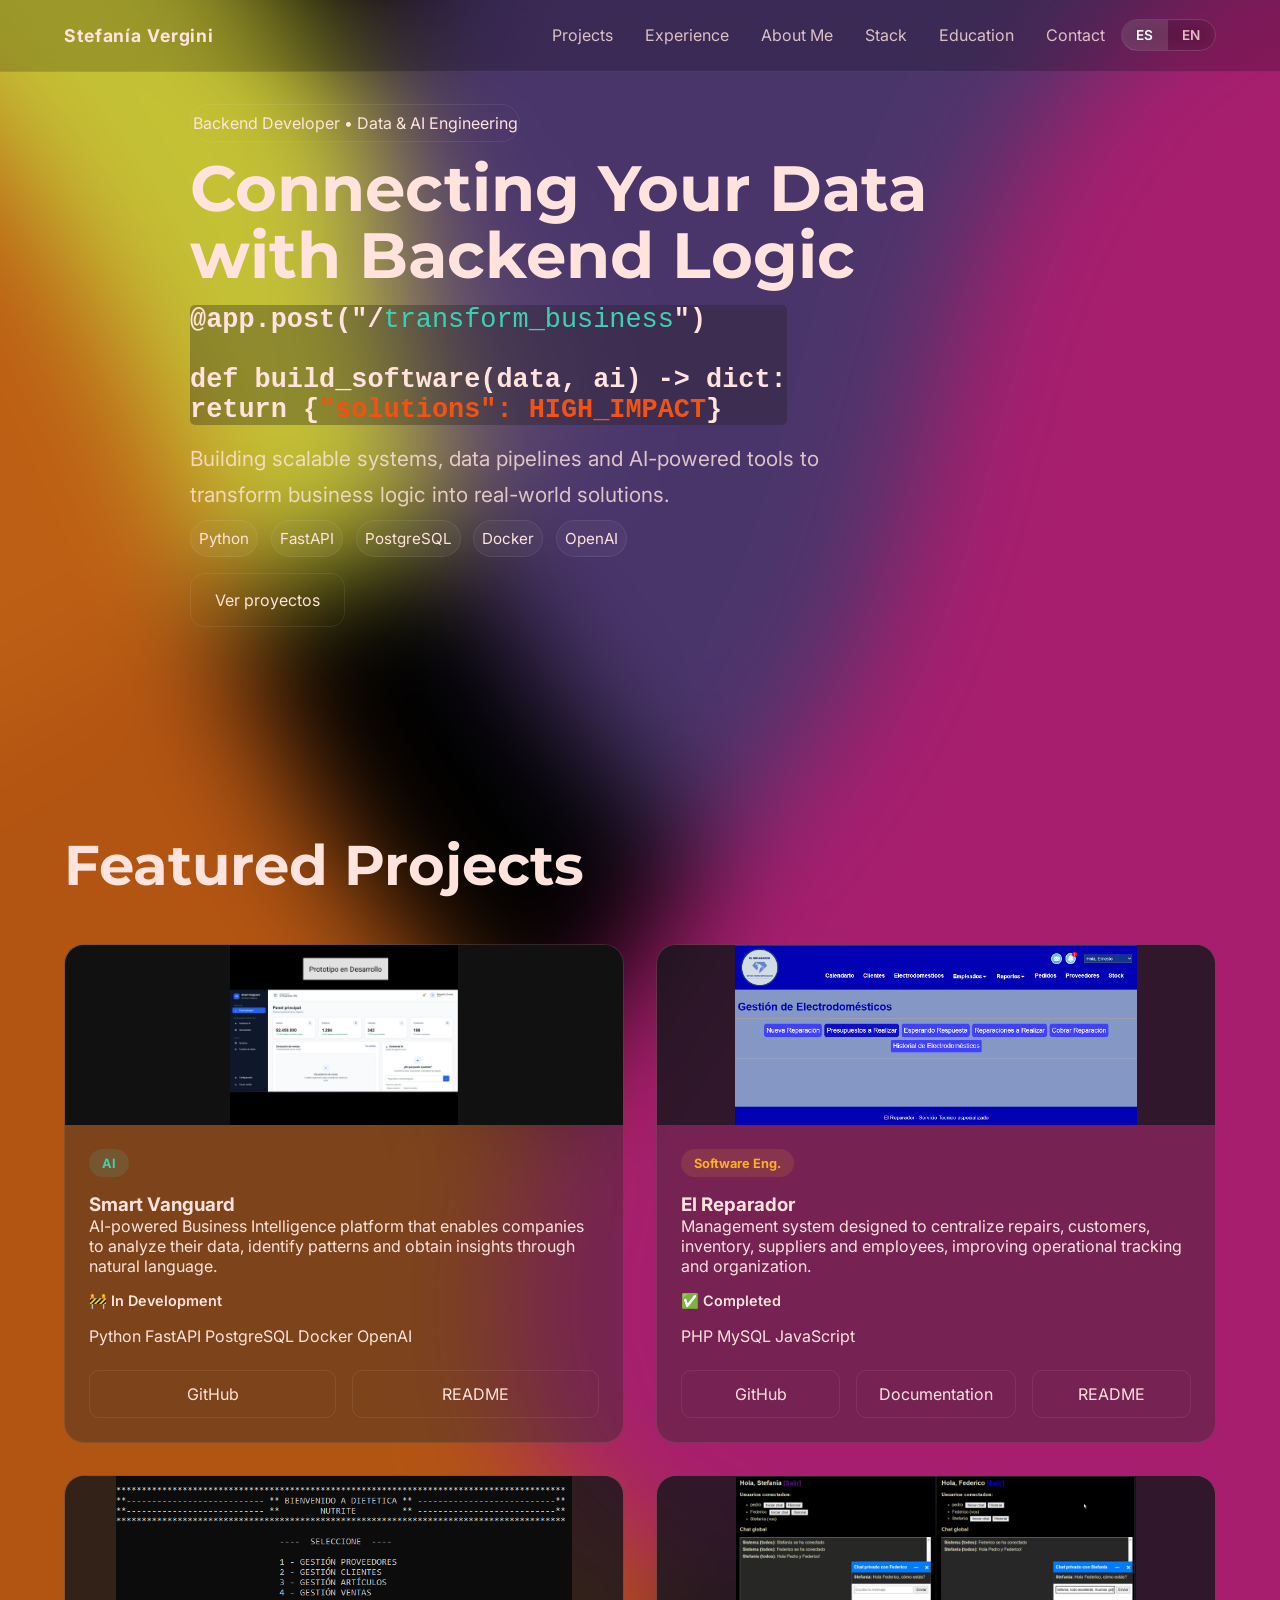
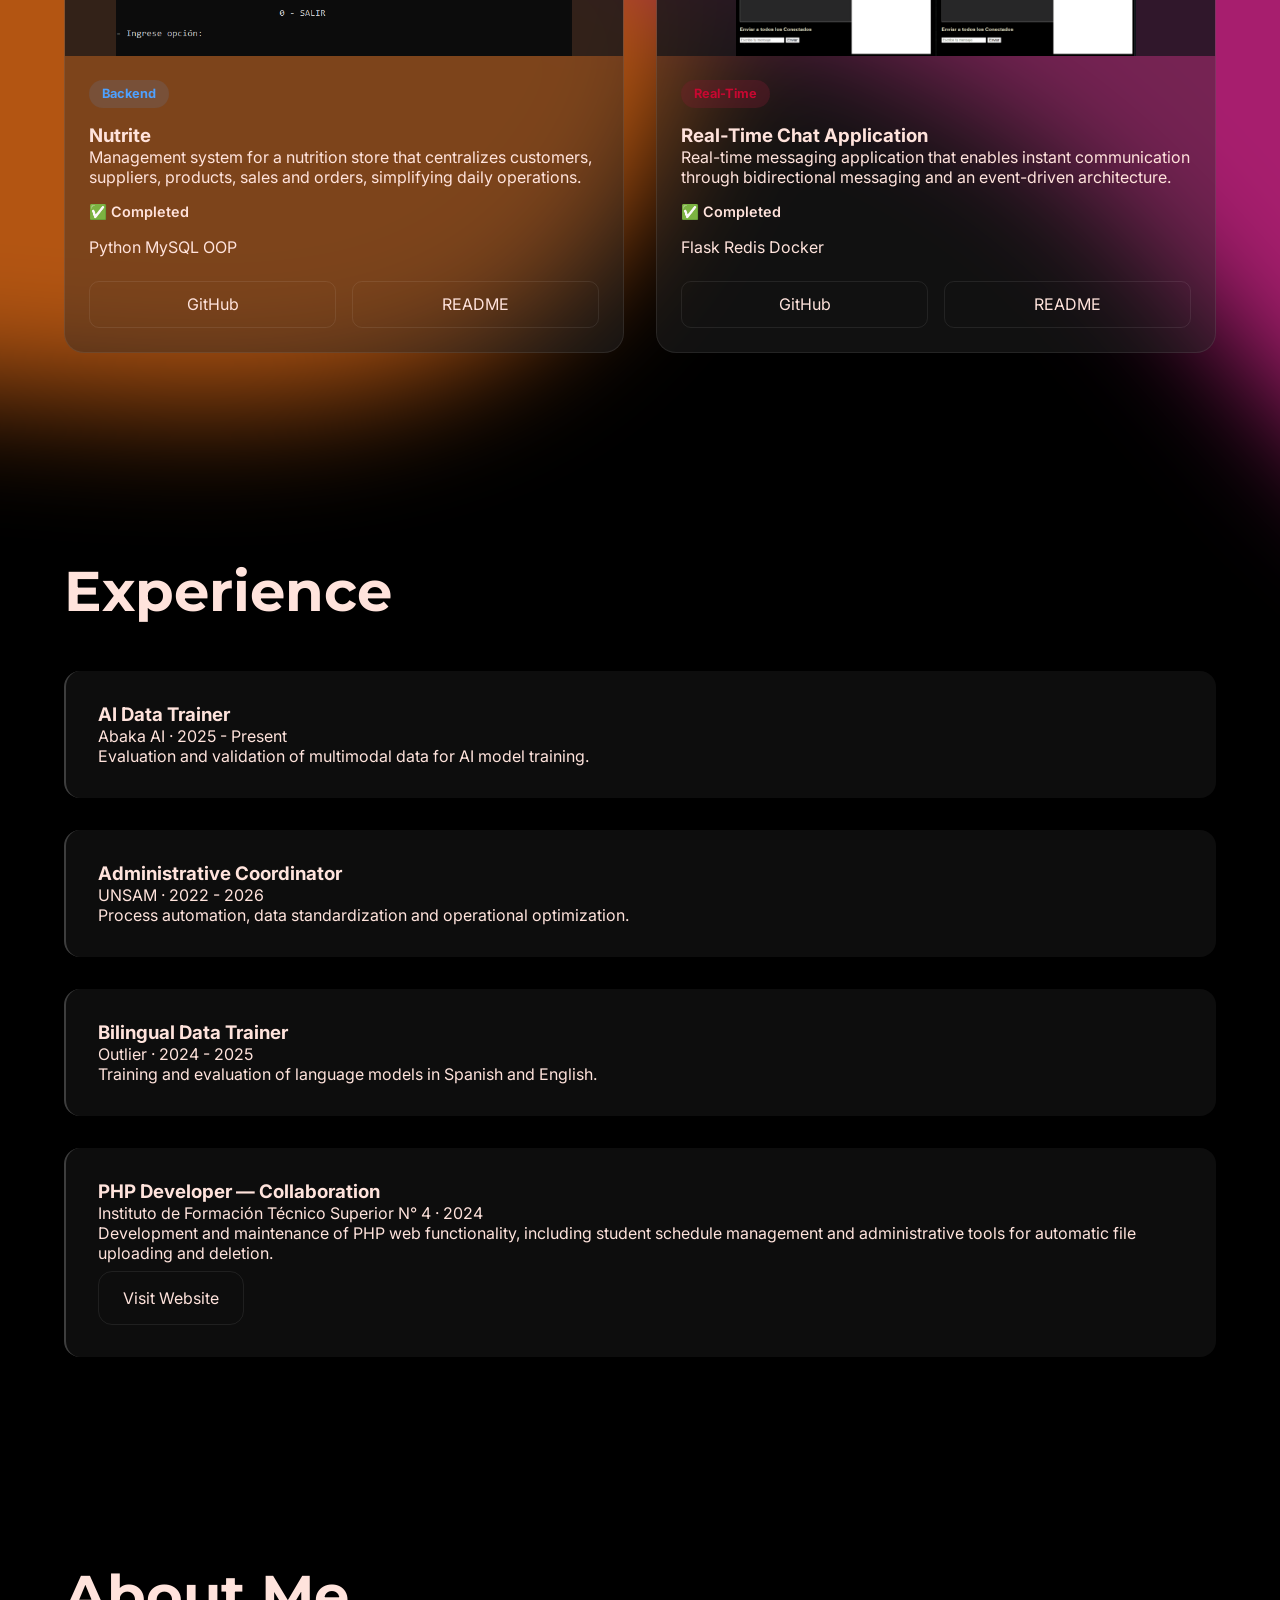
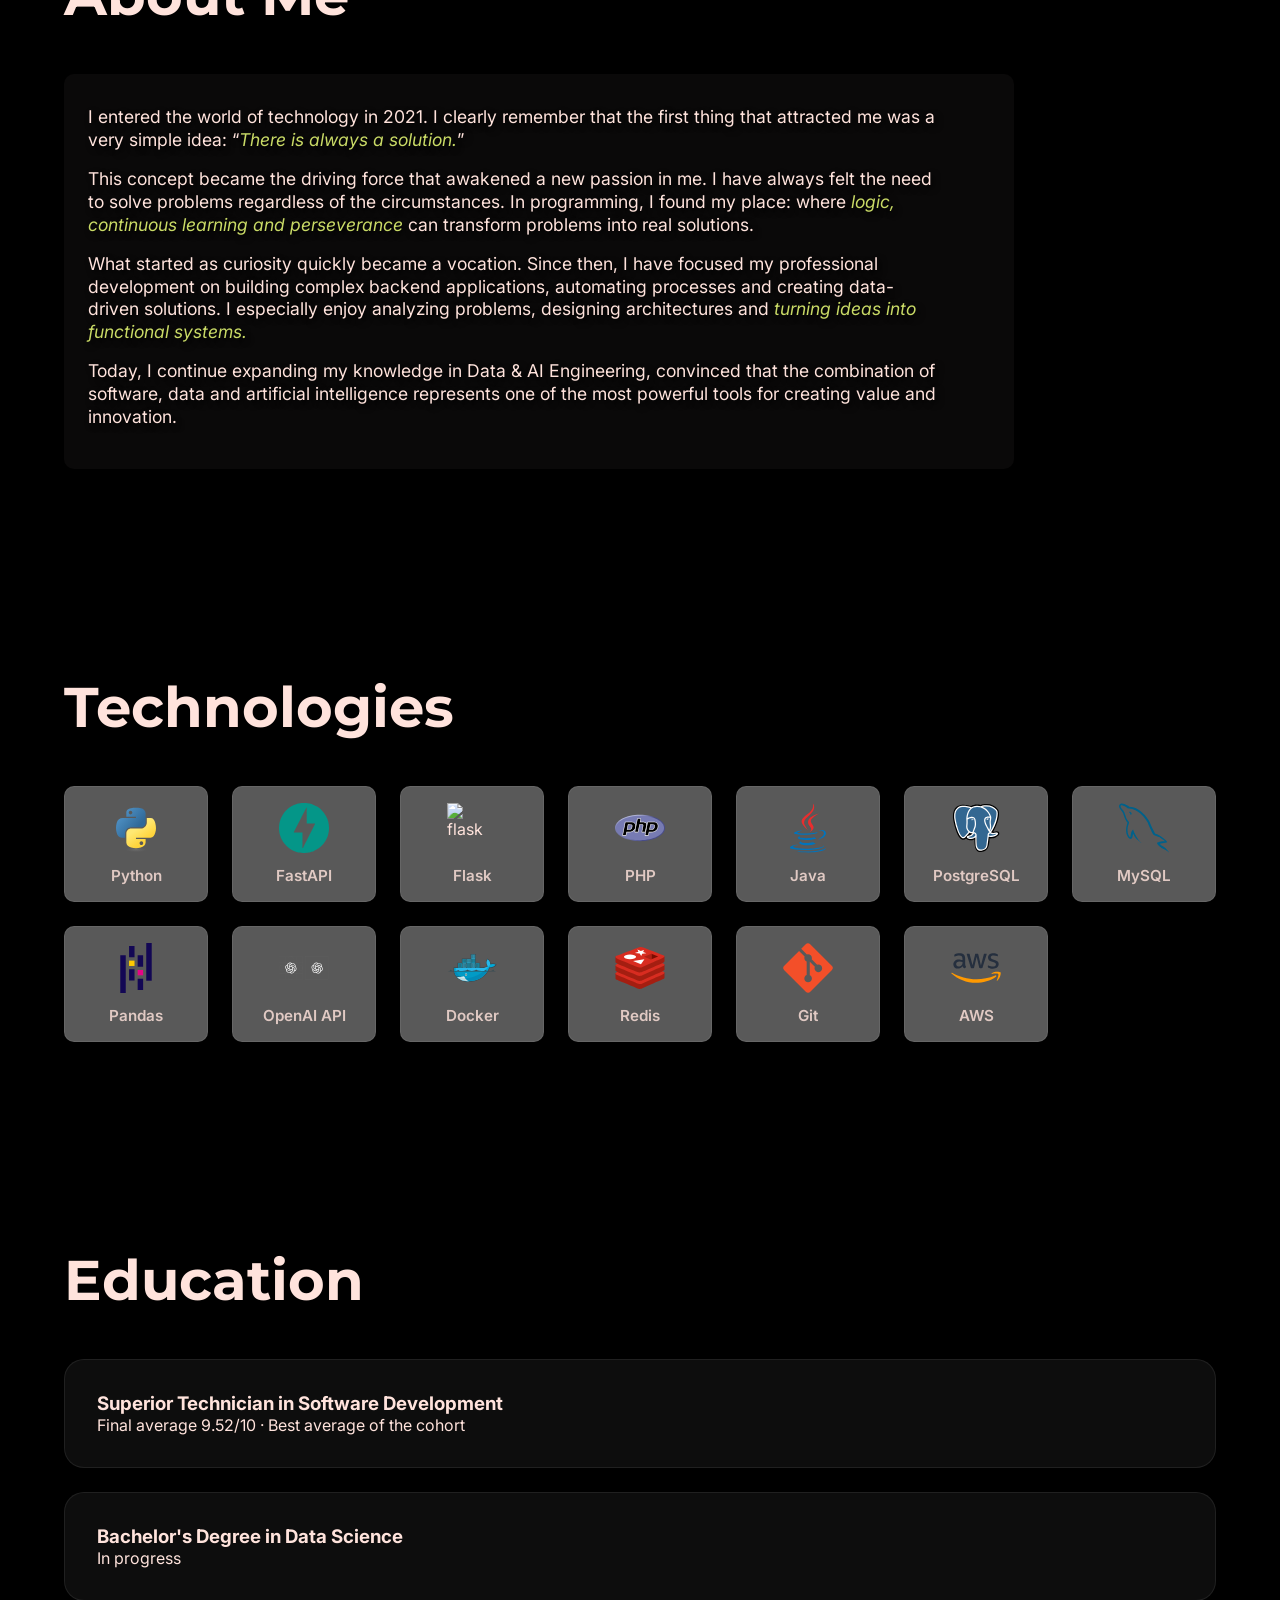
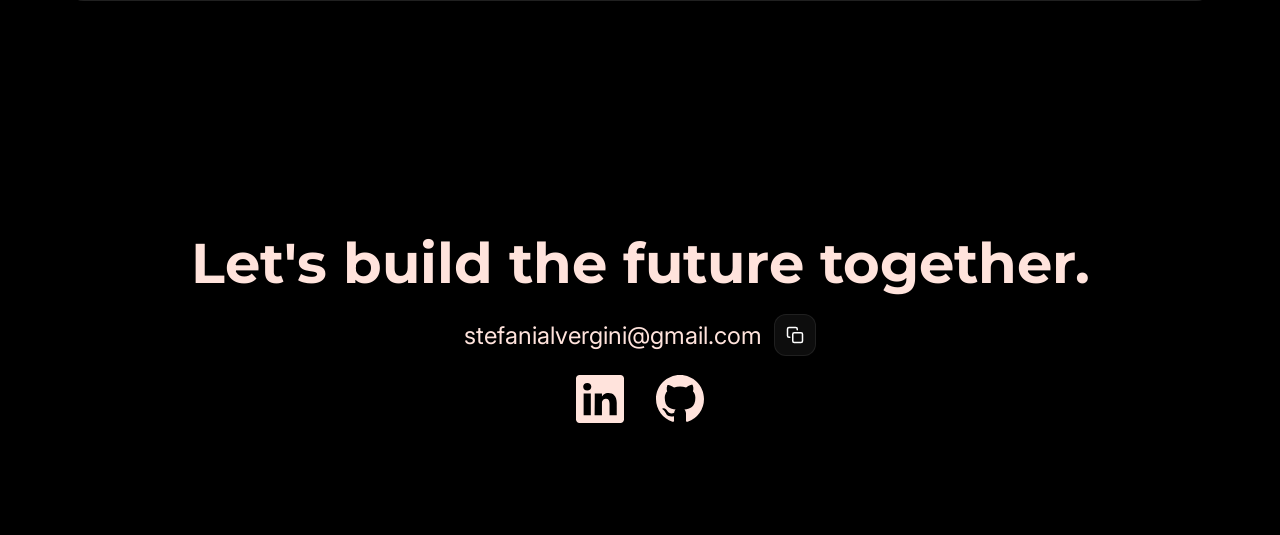
==== commit a0703ce5: "updating" ====
--- a/en.html
+++ b/en.html
@@ -1,418 +1,418 @@
-<!DOCTYPE html>
-<html lang="en">
-<head>
-    <meta charset="UTF-8">
-    <meta name="viewport" content="width=device-width, initial-scale=1.0">
-    <title>Portafolio Stefania Vergini</title>
-    <link rel="preconnect" href="https://fonts.googleapis.com">
-<link rel="preconnect" href="https://fonts.gstatic.com" crossorigin>
-<link href="https://fonts.googleapis.com/css2?family=Montserrat:ital,wght@0,100..900;1,100..900&family=Roboto:ital,wght@0,100..900;1,100..900&display=swap" rel="stylesheet">
-    <link rel="stylesheet" href="css/index.css">
-    <link rel="preconnect" href="https://fonts.googleapis.com">
-    <link rel="preconnect" href="https://fonts.gstatic.com" crossorigin>
-    <link href="https://fonts.googleapis.com/css2?family=Inter:wght@100..900&display=swap" rel="stylesheet">
-    <script defer src="https://code.jquery.com/jquery-3.6.0.slim.min.js"></script>
-    <script defer src="js/app.js"></script>
-</head>
-<body>
-
-    <div class="circulos">
-        <svg class="circulo circulo1" viewBox="0 0 200 200" xmlns="http://www.w3.org/2000/svg">
-            <path class="path" d="M30.1,-55.8C34.4,-49.7,30,-32.2,28.2,-21.1C26.3,-9.9,27,-4.9,35.3,4.8C43.6,14.5,59.4,28.9,59.4,36.9C59.4,45,43.6,46.5,31,52C18.5,57.6,9.2,67.1,2.5,62.7C-4.2,58.3,-8.4,40,-14,30.5C-19.5,20.9,-26.5,20.2,-38.1,16.5C-49.6,12.9,-65.7,6.5,-69.1,-2C-72.5,-10.4,-63.3,-20.8,-55.9,-31.6C-48.5,-42.5,-43,-53.7,-34,-57.1C-25,-60.5,-12.5,-56.1,0.2,-56.5C12.9,-56.8,25.8,-62,30.1,-55.8Z" transform="translate(100 100)" />
-        </svg>
-        <svg class="circulo circulo2" viewBox="0 0 200 200" xmlns="http://www.w3.org/2000/svg">
-            <path class="path" d="M45.7,-57.5C55.7,-46,57.9,-28.3,53.1,-15.3C48.4,-2.3,36.7,6.1,30.1,17.3C23.5,28.5,22,42.5,12.3,55.5C2.5,68.4,-15.5,80.3,-32.1,78.5C-48.7,76.7,-63.8,61.1,-70.8,43.5C-77.8,25.9,-76.6,6.3,-66.7,-5.2C-56.9,-16.7,-38.3,-20.1,-25.7,-31.1C-13.1,-42.2,-6.6,-60.9,5.6,-67.7C17.8,-74.4,35.6,-69,45.7,-57.5Z" transform="translate(100 100)" />
-          </svg>
-        <svg class="circulo circulo3" viewBox="0 0 200 200" xmlns="http://www.w3.org/2000/svg">
-            <path class="path" d="M26,-44C31.7,-31.5,33.2,-21.4,40.9,-10.3C48.7,0.8,62.7,12.9,66.3,27.7C69.9,42.4,63.1,60,50.3,66.6C37.5,73.3,18.8,69.1,0.5,68.4C-17.8,67.8,-35.7,70.7,-42.9,62.2C-50,53.8,-46.6,33.9,-41.7,20.3C-36.9,6.7,-30.5,-0.6,-29.7,-11.6C-28.8,-22.7,-33.5,-37.6,-29.4,-50.6C-25.4,-63.6,-12.7,-74.8,-1.3,-73C10.1,-71.2,20.2,-56.5,26,-44Z" transform="translate(100 100)" />
-        </svg>
-        <svg class="circulo circulo4" viewBox="0 0 200 200" xmlns="http://www.w3.org/2000/svg">
-            <path class="path" d="M21.4,-42.1C30,-32,40.9,-31,42.5,-25.5C44,-20,36.1,-10,31.5,-2.7C26.9,4.7,25.6,9.3,28.2,22.1C30.9,34.8,37.5,55.6,33.4,68.7C29.4,81.9,14.7,87.4,3,82.1C-8.6,76.9,-17.3,60.9,-29,52.2C-40.7,43.5,-55.5,42,-62.1,34.5C-68.7,27,-67,13.5,-61.6,3.2C-56.1,-7.2,-46.7,-14.4,-41.8,-24.7C-36.8,-35,-36.3,-48.5,-30.1,-60C-23.8,-71.4,-11.9,-81,-2.8,-76.2C6.4,-71.3,12.7,-52.2,21.4,-42.1Z" transform="translate(100 100)" />
-        </svg>
-
-    </div>
-
- <!-- NAVBAR -->
-    <header class="header">
-
-        <a href="#home" class="logo">
-            Stefanía Vergini
-        </a>
-        <div class="header-actions">
-            
-            <nav class="nav" id="nav">
-                <a href="#projects">Projects</a> 
-                <a href="#experience">Experience</a> 
-                <a href="#about">About Me</a> 
-                <a href="#skills">Stack</a> 
-                <a href="#education">Education</a> 
-                <a href="#contact">Contact</a> 
-
-            </nav>
-            <div class="language-switch">
-
-                <a href="index.html" class="lang active">
-                    ES
-                </a>
-
-                <a href="en.html" class="lang">
-                    EN
-                </a>
-
-            </div>
-            <button class="menu-btn" id="menuBtn">
-
-                <span></span>
-                <span></span>
-                <span></span>
-
-            </button>
-        </div>
-
-    </header>
-
-    <main>
-
-        <!-- HERO -->
-
-        <section id="home" class="hero">
-
-        <div class="hero-content">
-
-            <span class="badge">
-                Backend Developer • Data & AI Engineering
-            </span>
-
-            <h1>
-                Connecting Your Data<br>
-                with Backend Logic
-            </h1>
-
-            <pre><code>@app.post("/<span class="highlight-business">transform_business</span>")
-
-def build_software(data, ai) -> dict:
-return {<span class="highlight-impact">"solutions": HIGH_IMPACT</span>}</code></pre>
-
-            <p>
-                Building scalable systems, data pipelines and
-                AI-powered tools to transform business logic
-                into real-world solutions.
-            </p>
-
-
-                <div class="hero-tech">
-
-                    <span>Python</span>
-                    <span>FastAPI</span>
-                    <span>PostgreSQL</span>
-                    <span>Docker</span>
-                    <span>OpenAI</span>
-
-                </div>
-
-                <div class="hero-buttons">
-
-                    <a href="#projects">
-                        Ver proyectos
-                    </a>
-
-                </div>
-
-            </div>
-
-        </section>
-
-        <section id="projects" class="projects"> 
-            <h2>Featured Projects</h2> <div class="projects-grid"> 
-                <!-- Smart Vanguard --> 
-                 <article class="project-card"> 
-                    <div class="project-image placeholder" data-project="smart"> 
-                        <img src="img/smartvanguard/dashboard-business.png" alt="Smart Vanguard"> 
-                    </div> 
-                    <div class="project-content"> 
-                        <span class="project-type ai"> AI </span> 
-                        <h3>Smart Vanguard</h3> 
-                        <p> AI-powered Business Intelligence platform that enables companies to analyze their data, identify patterns and obtain insights through natural language. </p> 
-                        <div class="project-status development"> 🚧 In Development </div> 
-                        <div class="tags"> 
-                            <span>Python</span> 
-                            <span>FastAPI</span> 
-                            <span>PostgreSQL</span> 
-                            <span>Docker</span> 
-                            <span>OpenAI</span> 
-                        </div> 
-                        <div class="project-buttons"> 
-                            <a href="https://github.com/StefiVergini/SmartVanguard" target="_blank"> GitHub </a> 
-                            <a href="https://github.com/StefiVergini/SmartVanguard/blob/main/README.md" target="_blank"> README </a> 
-                        </div> 
-                    </div> 
-                </article> 
-                <!-- El Reparador --> 
-                 <article class="project-card"> 
-                    <div class="project-image" data-project="reparador"> 
-                        <img src="img/elreparador/dashboard.png" alt="El Reparador"> 
-                    </div> 
-                    <div class="project-content"> 
-                        <span class="project-type erp"> Software Eng. </span> 
-                        <h3>El Reparador</h3> 
-                        <p> Management system designed to centralize repairs, customers, inventory, suppliers and employees, improving operational tracking and organization. </p> 
-                        <div class="project-status completed"> ✅ Completed </div> 
-                        <div class="tags"> 
-                            <span>PHP</span> 
-                            <span>MySQL</span> 
-                            <span>JavaScript</span> 
-                        </div> 
-                        <div class="project-buttons"> 
-                            <a href="https://github.com/StefiVergini/ProyectoElReparador/tree/main" target="_blank"> GitHub </a> 
-                            <a href="https://github.com/StefiVergini/ProyectoElReparador/tree/main/docs" target="_blank"> Documentation </a> 
-                            <a href="https://github.com/StefiVergini/ProyectoElReparador/blob/main/README.md" target="_blank"> README </a> 
-                        </div> 
-                    </div> 
-                </article> 
-                <!-- Nutrite --> 
-                 <article class="project-card"> 
-                    <div class="project-image" data-project="nutrite"> 
-                        <img src="img/nutrite-dietetic/main-menu.png" alt="Nutrite"> 
-                    </div> 
-                    <div class="project-content"> 
-                        <span class="project-type backend"> Backend </span> 
-                        <h3>Nutrite</h3> 
-                        <p> Management system for a nutrition store that centralizes customers, suppliers, products, sales and orders, simplifying daily operations. </p> 
-                        <div class="project-status completed"> ✅ Completed </div> 
-                        <div class="tags"> 
-                            <span>Python</span> 
-                            <span>MySQL</span> 
-                            <span>OOP</span> 
-                        </div> 
-                        <div class="project-buttons"> 
-                            <a href="https://github.com/StefiVergini/python-dietetic-management-system" target="_blank"> GitHub </a> 
-                            <a href="https://github.com/StefiVergini/python-dietetic-management-system/blob/main/README.md" target="_blank"> README </a> 
-                        </div> 
-                    </div> 
-                </article> 
-                <!-- Real-Time Chat --> 
-                 <article class="project-card"> 
-                    <div class="project-image" data-project="chat"> 
-                        <img src="img/real-time-chat/real-time-two-chats.png" alt="Real-Time Chat Application"> </div> 
-                        <div class="project-content"> 
-                            <span class="project-type realtime"> Real-Time </span> 
-                            <h3>Real-Time Chat Application</h3> 
-                            <p> Real-time messaging application that enables instant communication through bidirectional messaging and an event-driven architecture. </p> 
-                            <div class="project-status completed"> ✅ Completed </div> 
-                            <div class="tags"> 
-                                <span>Flask</span> 
-                                <span>Redis</span> 
-                                <span>Docker</span>
-                            </div> <div class="project-buttons"> 
-                                <a href="https://github.com/StefiVergini/chat-StefaniaVergini" target="_blank"> GitHub </a> 
-                                <a href="https://github.com/StefiVergini/chat-StefaniaVergini/blob/main/README.md" target="_blank"> README </a> 
-                            </div> 
-                        </div> 
-                    </article> 
-                </div> 
-            </section> 
-            <!-- EXPERIENCE --> 
-             <section id="experience" class="experience"> 
-                <h2>Experience</h2> <div class="timeline"> 
-                    <div class="timeline-item"> 
-                        <h3> AI Data Trainer </h3> 
-                        <span> Abaka AI · 2025 - Present </span> 
-                        <p> Evaluation and validation of multimodal data for AI model training. </p> 
-                    </div> 
-                    <div class="timeline-item"> 
-                        <h3> Administrative Coordinator </h3> 
-                        <span> UNSAM · 2022 - 2026 </span> 
-                        <p> Process automation, data standardization and operational optimization. </p> 
-                    </div> 
-                    <div class="timeline-item"> 
-                        <h3> Bilingual Data Trainer </h3> 
-                        <span> Outlier · 2024 - 2025 </span> 
-                        <p> Training and evaluation of language models in Spanish and English. </p> 
-                    </div> 
-                    <div class="timeline-item"> 
-                        <h3> PHP Developer — Collaboration </h3> 
-                        <span> Instituto de Formación Técnico Superior N° 4 · 2024 </span> 
-                        <p> Development and maintenance of PHP web functionality, including student schedule management and administrative tools for automatic file uploading and deletion. </p> 
-                        <div class="hero-buttons"> 
-                            <a href="https://ifts4.edu.ar/index.php" target="_blank"> Visit Website </a> 
-                        </div> 
-                    </div> 
-                </div>
-            </section> 
-            <!-- ABOUT ME --> 
-             <section id="about" class="about"> 
-                <h2>About Me</h2> 
-                <div class="glow-text">
-                    <p> 
-                    I entered the world of technology in 2021. I clearly remember that 
-                    the first thing that attracted me was a very simple idea: 
-                    “<span class="highlighter">There is always a solution.</span>” </p> 
-                <p> 
-                    This concept became the driving force that awakened a new passion in me.
-                    I have always felt the need to solve problems regardless of the circumstances.
-                    In programming, I found my place: where <span class="highlighter"> logic, 
-                    continuous learning and perseverance </span> 
-                    can transform problems into real solutions. </p> 
-                <p> What started as curiosity quickly became a vocation. 
-                    Since then, I have focused my professional development on building 
-                    complex backend applications, automating processes and creating data-driven solutions. 
-                    I especially enjoy analyzing problems, designing architectures and 
-                    <span class="highlighter"> turning ideas into functional systems.</span> </p> 
-                    <p> Today, I continue expanding my knowledge in Data & AI Engineering, 
-                        convinced that the combination of software, data and artificial intelligence 
-                        represents one of the most powerful tools for creating value and innovation. </p> 
-                </div> 
-            </section>
-
-        <!-- STACK -->
-
-        <section class="skills" id="skills">
-
-            <h2>Technologies</h2>
-
-            <div class="skills-cloud">
-
-                <span class="skill">
-                    <img src="iconos/python.svg" alt="Python">
-                    <p>Python</p>
-                </span>
-
-                <span class="skill">
-                    <img src="iconos/fastapi.svg" alt="FastAPI">
-                    <p>FastAPI</p>
-                </span>
-
-                <span class="skill"><img src="iconos/flask.svg" alt="flask"><p>Flask</p></span>
-                <span class="skill"><img src="iconos/php.svg" alt="PHP"><p>PHP</p></span>
-                <span class="skill"><img src="iconos/java-original.svg" alt="JAVA"><p>Java</p></span>
-
-                <span class="skill"><img src="iconos/postgresql.svg" alt="PostgreSQL"><p>PostgreSQL</p></span>
-                <span class="skill"><img src="iconos/mysql.svg" alt="MySQL"><p>MySQL</p></span>
-
-                <span class="skill"><img src="iconos/pandas.svg" alt="Pandas"><p>Pandas</p></span>
-                <span class="skill"><img src="iconos/openapiinitiative.svg" alt="OpenAI"><p>OpenAI API</p></span>
-
-                <span class="skill"><img src="iconos/docker.svg" alt="Docker"><p>Docker</p></span>
-                <span class="skill"><img src="iconos/redis.svg" alt="Redis"><p>Redis</p></span>
-
-                <span class="skill"><img src="iconos/git.svg" alt="Git"><p>Git</p></span>
-                <span class="skill"><img src="iconos/aws.svg" alt="AWS"><p>AWS</p></span>
-
-            </div>
-
-        </section>
-
-        <!-- EDUCATION -->
-
-        <section class="education" id="education">
-
-            <h2>Education</h2>
-
-            <div class="education-card">
-
-                <h3>
-                    Superior Technician in Software Development
-                </h3>
-
-                <p>
-
-                    Final average 9.52/10 · Best average of the cohort
-
-                </p>
-
-            </div>
-
-            <div class="education-card">
-
-                <h3>
-                    Bachelor's Degree in Data Science
-                </h3>
-
-                <p>
-                    In progress
-                </p>
-
-            </div>
-
-        </section>
-
-        <!-- CONTACT -->
-
-        <section id="contact" class="contact">
-
-            <h2>
-
-                Let's build the future together.
-
-            </h2>
-            <div class="contact-email">
-
-                <a href="mailto:stefanialvergini@gmail.com">
-                    stefanialvergini@gmail.com
-                </a>
-                <button class="copy-btn" id="copyBtn" title="Copiar email">
-
-                    <svg xmlns="http://www.w3.org/2000/svg"
-                        width="18"
-                        height="18"
-                        viewBox="0 0 24 24"
-                        fill="none"
-                        stroke="currentColor"
-                        stroke-width="2"
-                        stroke-linecap="round"
-                        stroke-linejoin="round">
-
-                        <rect x="9" y="9" width="13" height="13" rx="2"></rect>
-
-                        <path d="M5 15H4a2 2 0 0 1-2-2V4a2 2 0 0 1 2-2h9a2 2 0 0 1 2 2v1"></path>
-
-                    </svg>
-
-                </button>
-                <span class="copy-tooltip" id="copyTooltip">
-                    Copied ✓
-                </span>
-
-            </div>
-
-            <div class="socials">
-
-                <ul class="rrss">
-                    <li class="li">
-                        <a href="https://www.linkedin.com/in/stefania-vergini-405396152" class="a" title="LinkedIn" target="_blank" rel="noopener noreferrer">
-                            <svg xmlns="http://www.w3.org/2000/svg" width="16" height="16" fill="currentColor" class="svg" viewBox="0 0 16 16">
-                                <path d="M0 1.146C0 .513.526 0 1.175 0h13.65C15.474 0 16 .513 16 1.146v13.708c0 .633-.526 1.146-1.175 1.146H1.175C.526 16 0 15.487 0 14.854zm4.943 12.248V6.169H2.542v7.225zm-1.2-8.212c.837 0 1.358-.554 1.358-1.248-.015-.709-.52-1.248-1.342-1.248S2.4 3.226 2.4 3.934c0 .694.521 1.248 1.327 1.248zm4.908 8.212V9.359c0-.216.016-.432.08-.586.173-.431.568-.878 1.232-.878.869 0 1.216.662 1.216 1.634v3.865h2.401V9.25c0-2.22-1.184-3.252-2.764-3.252-1.274 0-1.845.7-2.165 1.193v.025h-.016l.016-.025V6.169h-2.4c.03.678 0 7.225 0 7.225z"/>
-                            </svg>
-                        </a>
-                    </li>
-                    <li class="li">
-                        <a href="https://github.com/StefiVergini" class="a" title="Github" target="_blank" rel="noopener noreferrer">
-                            <svg xmlns="http://www.w3.org/2000/svg" width="16" height="16" fill="currentColor" class="svg" viewBox="0 0 16 16">
-                                <path d="M8 0C3.58 0 0 3.58 0 8c0 3.54 2.29 6.53 5.47 7.59.4.07.55-.17.55-.38 0-.19-.01-.82-.01-1.49-2.01.37-2.53-.49-2.69-.94-.09-.23-.48-.94-.82-1.13-.28-.15-.68-.52-.01-.53.63-.01 1.08.58 1.23.82.72 1.21 1.87.87 2.33.66.07-.52.28-.87.51-1.07-1.78-.2-3.64-.89-3.64-3.95 0-.87.31-1.59.82-2.15-.08-.2-.36-1.02.08-2.12 0 0 .67-.21 2.2.82.64-.18 1.32-.27 2-.27s1.36.09 2 .27c1.53-1.04 2.2-.82 2.2-.82.44 1.1.16 1.92.08 2.12.51.56.82 1.27.82 2.15 0 3.07-1.87 3.75-3.65 3.95.29.25.54.73.54 1.48 0 1.07-.01 1.93-.01 2.2 0 .21.15.46.55.38A8.01 8.01 0 0 0 16 8c0-4.42-3.58-8-8-8"/>
-                            </svg>
-                        </a>
-                    </li>
-                </ul>
-            </div>
-
-
-        </section>
-
-    </main>
-
-    <!--Modal galeria-->
-    <div id="imageModal" class="modal">
-
-        <span class="close">&times;</span>
-
-        <button class="prev">&#10094;</button>
-
-        <img id="modalImage">
-
-        <button class="next">&#10095;</button>
-
-        <div id="dots"></div>
-
-    </div>
-</body>
+<!DOCTYPE html>
+<html lang="en">
+<head>
+    <meta charset="UTF-8">
+    <meta name="viewport" content="width=device-width, initial-scale=1.0">
+    <title>Stefania Vergini</title>
+    <link rel="preconnect" href="https://fonts.googleapis.com">
+<link rel="preconnect" href="https://fonts.gstatic.com" crossorigin>
+<link href="https://fonts.googleapis.com/css2?family=Montserrat:ital,wght@0,100..900;1,100..900&family=Roboto:ital,wght@0,100..900;1,100..900&display=swap" rel="stylesheet">
+    <link rel="stylesheet" href="css/index.css">
+    <link rel="preconnect" href="https://fonts.googleapis.com">
+    <link rel="preconnect" href="https://fonts.gstatic.com" crossorigin>
+    <link href="https://fonts.googleapis.com/css2?family=Inter:wght@100..900&display=swap" rel="stylesheet">
+    <script defer src="https://code.jquery.com/jquery-3.6.0.slim.min.js"></script>
+    <script defer src="js/app.js"></script>
+</head>
+<body>
+
+    <div class="circulos">
+        <svg class="circulo circulo1" viewBox="0 0 200 200" xmlns="http://www.w3.org/2000/svg">
+            <path class="path" d="M30.1,-55.8C34.4,-49.7,30,-32.2,28.2,-21.1C26.3,-9.9,27,-4.9,35.3,4.8C43.6,14.5,59.4,28.9,59.4,36.9C59.4,45,43.6,46.5,31,52C18.5,57.6,9.2,67.1,2.5,62.7C-4.2,58.3,-8.4,40,-14,30.5C-19.5,20.9,-26.5,20.2,-38.1,16.5C-49.6,12.9,-65.7,6.5,-69.1,-2C-72.5,-10.4,-63.3,-20.8,-55.9,-31.6C-48.5,-42.5,-43,-53.7,-34,-57.1C-25,-60.5,-12.5,-56.1,0.2,-56.5C12.9,-56.8,25.8,-62,30.1,-55.8Z" transform="translate(100 100)" />
+        </svg>
+        <svg class="circulo circulo2" viewBox="0 0 200 200" xmlns="http://www.w3.org/2000/svg">
+            <path class="path" d="M45.7,-57.5C55.7,-46,57.9,-28.3,53.1,-15.3C48.4,-2.3,36.7,6.1,30.1,17.3C23.5,28.5,22,42.5,12.3,55.5C2.5,68.4,-15.5,80.3,-32.1,78.5C-48.7,76.7,-63.8,61.1,-70.8,43.5C-77.8,25.9,-76.6,6.3,-66.7,-5.2C-56.9,-16.7,-38.3,-20.1,-25.7,-31.1C-13.1,-42.2,-6.6,-60.9,5.6,-67.7C17.8,-74.4,35.6,-69,45.7,-57.5Z" transform="translate(100 100)" />
+          </svg>
+        <svg class="circulo circulo3" viewBox="0 0 200 200" xmlns="http://www.w3.org/2000/svg">
+            <path class="path" d="M26,-44C31.7,-31.5,33.2,-21.4,40.9,-10.3C48.7,0.8,62.7,12.9,66.3,27.7C69.9,42.4,63.1,60,50.3,66.6C37.5,73.3,18.8,69.1,0.5,68.4C-17.8,67.8,-35.7,70.7,-42.9,62.2C-50,53.8,-46.6,33.9,-41.7,20.3C-36.9,6.7,-30.5,-0.6,-29.7,-11.6C-28.8,-22.7,-33.5,-37.6,-29.4,-50.6C-25.4,-63.6,-12.7,-74.8,-1.3,-73C10.1,-71.2,20.2,-56.5,26,-44Z" transform="translate(100 100)" />
+        </svg>
+        <svg class="circulo circulo4" viewBox="0 0 200 200" xmlns="http://www.w3.org/2000/svg">
+            <path class="path" d="M21.4,-42.1C30,-32,40.9,-31,42.5,-25.5C44,-20,36.1,-10,31.5,-2.7C26.9,4.7,25.6,9.3,28.2,22.1C30.9,34.8,37.5,55.6,33.4,68.7C29.4,81.9,14.7,87.4,3,82.1C-8.6,76.9,-17.3,60.9,-29,52.2C-40.7,43.5,-55.5,42,-62.1,34.5C-68.7,27,-67,13.5,-61.6,3.2C-56.1,-7.2,-46.7,-14.4,-41.8,-24.7C-36.8,-35,-36.3,-48.5,-30.1,-60C-23.8,-71.4,-11.9,-81,-2.8,-76.2C6.4,-71.3,12.7,-52.2,21.4,-42.1Z" transform="translate(100 100)" />
+        </svg>
+
+    </div>
+
+ <!-- NAVBAR -->
+    <header class="header">
+
+        <a href="#home" class="logo">
+            Stefanía Vergini
+        </a>
+        <div class="header-actions">
+            
+            <nav class="nav" id="nav">
+                <a href="#projects">Projects</a> 
+                <a href="#experience">Experience</a> 
+                <a href="#about">About Me</a> 
+                <a href="#skills">Stack</a> 
+                <a href="#education">Education</a> 
+                <a href="#contact">Contact</a> 
+
+            </nav>
+            <div class="language-switch">
+
+                <a href="index.html" class="lang active">
+                    ES
+                </a>
+
+                <a href="en.html" class="lang">
+                    EN
+                </a>
+
+            </div>
+            <button class="menu-btn" id="menuBtn">
+
+                <span></span>
+                <span></span>
+                <span></span>
+
+            </button>
+        </div>
+
+    </header>
+
+    <main>
+
+        <!-- HERO -->
+
+        <section id="home" class="hero">
+
+        <div class="hero-content">
+
+            <span class="badge">
+                Backend Developer • Data & AI Engineering
+            </span>
+
+            <h1>
+                Connecting Your Data<br>
+                with Backend Logic
+            </h1>
+
+            <pre><code>@app.post("/<span class="highlight-business">transform_business</span>")
+
+def build_software(data, ai) -> dict:
+return {<span class="highlight-impact">"solutions": HIGH_IMPACT</span>}</code></pre>
+
+            <p>
+                Building scalable systems, data pipelines and
+                AI-powered tools to transform business logic
+                into real-world solutions.
+            </p>
+
+
+                <div class="hero-tech">
+
+                    <span>Python</span>
+                    <span>FastAPI</span>
+                    <span>PostgreSQL</span>
+                    <span>Docker</span>
+                    <span>OpenAI</span>
+
+                </div>
+
+                <div class="hero-buttons">
+
+                    <a href="#projects">
+                        Ver proyectos
+                    </a>
+
+                </div>
+
+            </div>
+
+        </section>
+
+        <section id="projects" class="projects"> 
+            <h2>Featured Projects</h2> <div class="projects-grid"> 
+                <!-- Smart Vanguard --> 
+                 <article class="project-card"> 
+                    <div class="project-image placeholder" data-project="smart"> 
+                        <img src="img/smartvanguard/dashboard-business.png" alt="Smart Vanguard"> 
+                    </div> 
+                    <div class="project-content"> 
+                        <span class="project-type ai"> AI </span> 
+                        <h3>Smart Vanguard</h3> 
+                        <p> AI-powered Business Intelligence platform that enables companies to analyze their data, identify patterns and obtain insights through natural language. </p> 
+                        <div class="project-status development"> 🚧 In Development </div> 
+                        <div class="tags"> 
+                            <span>Python</span> 
+                            <span>FastAPI</span> 
+                            <span>PostgreSQL</span> 
+                            <span>Docker</span> 
+                            <span>OpenAI</span> 
+                        </div> 
+                        <div class="project-buttons"> 
+                            <a href="https://github.com/StefiVergini/SmartVanguard" target="_blank"> GitHub </a> 
+                            <a href="https://github.com/StefiVergini/SmartVanguard/blob/main/README.md" target="_blank"> README </a> 
+                        </div> 
+                    </div> 
+                </article> 
+                <!-- El Reparador --> 
+                 <article class="project-card"> 
+                    <div class="project-image" data-project="reparador"> 
+                        <img src="img/elreparador/dashboard.png" alt="El Reparador"> 
+                    </div> 
+                    <div class="project-content"> 
+                        <span class="project-type erp"> Software Eng. </span> 
+                        <h3>El Reparador</h3> 
+                        <p> Management system designed to centralize repairs, customers, inventory, suppliers and employees, improving operational tracking and organization. </p> 
+                        <div class="project-status completed"> ✅ Completed </div> 
+                        <div class="tags"> 
+                            <span>PHP</span> 
+                            <span>MySQL</span> 
+                            <span>JavaScript</span> 
+                        </div> 
+                        <div class="project-buttons"> 
+                            <a href="https://github.com/StefiVergini/ProyectoElReparador/tree/main" target="_blank"> GitHub </a> 
+                            <a href="https://github.com/StefiVergini/ProyectoElReparador/tree/main/docs" target="_blank"> Documentation </a> 
+                            <a href="https://github.com/StefiVergini/ProyectoElReparador/blob/main/README.md" target="_blank"> README </a> 
+                        </div> 
+                    </div> 
+                </article> 
+                <!-- Nutrite --> 
+                 <article class="project-card"> 
+                    <div class="project-image" data-project="nutrite"> 
+                        <img src="img/nutrite-dietetic/main-menu.png" alt="Nutrite"> 
+                    </div> 
+                    <div class="project-content"> 
+                        <span class="project-type backend"> Backend </span> 
+                        <h3>Nutrite</h3> 
+                        <p> Management system for a nutrition store that centralizes customers, suppliers, products, sales and orders, simplifying daily operations. </p> 
+                        <div class="project-status completed"> ✅ Completed </div> 
+                        <div class="tags"> 
+                            <span>Python</span> 
+                            <span>MySQL</span> 
+                            <span>OOP</span> 
+                        </div> 
+                        <div class="project-buttons"> 
+                            <a href="https://github.com/StefiVergini/python-dietetic-management-system" target="_blank"> GitHub </a> 
+                            <a href="https://github.com/StefiVergini/python-dietetic-management-system/blob/main/README.md" target="_blank"> README </a> 
+                        </div> 
+                    </div> 
+                </article> 
+                <!-- Real-Time Chat --> 
+                 <article class="project-card"> 
+                    <div class="project-image" data-project="chat"> 
+                        <img src="img/real-time-chat/real-time-two-chats.png" alt="Real-Time Chat Application"> </div> 
+                        <div class="project-content"> 
+                            <span class="project-type realtime"> Real-Time </span> 
+                            <h3>Real-Time Chat Application</h3> 
+                            <p> Real-time messaging application that enables instant communication through bidirectional messaging and an event-driven architecture. </p> 
+                            <div class="project-status completed"> ✅ Completed </div> 
+                            <div class="tags"> 
+                                <span>Flask</span> 
+                                <span>Redis</span> 
+                                <span>Docker</span>
+                            </div> <div class="project-buttons"> 
+                                <a href="https://github.com/StefiVergini/chat-StefaniaVergini" target="_blank"> GitHub </a> 
+                                <a href="https://github.com/StefiVergini/chat-StefaniaVergini/blob/main/README.md" target="_blank"> README </a> 
+                            </div> 
+                        </div> 
+                    </article> 
+                </div> 
+            </section> 
+            <!-- EXPERIENCE --> 
+             <section id="experience" class="experience"> 
+                <h2>Experience</h2> <div class="timeline"> 
+                    <div class="timeline-item"> 
+                        <h3> AI Data Trainer </h3> 
+                        <span> Abaka AI · 2025 - Present </span> 
+                        <p> Evaluation and validation of multimodal data for AI model training. </p> 
+                    </div> 
+                    <div class="timeline-item"> 
+                        <h3> Administrative Coordinator </h3> 
+                        <span> UNSAM · 2022 - 2026 </span> 
+                        <p> Process automation, data standardization and operational optimization. </p> 
+                    </div> 
+                    <div class="timeline-item"> 
+                        <h3> Bilingual Data Trainer </h3> 
+                        <span> Outlier · 2024 - 2025 </span> 
+                        <p> Training and evaluation of language models in Spanish and English. </p> 
+                    </div> 
+                    <div class="timeline-item"> 
+                        <h3> PHP Developer — Collaboration </h3> 
+                        <span> Instituto de Formación Técnico Superior N° 4 · 2024 </span> 
+                        <p> Development and maintenance of PHP web functionality, including student schedule management and administrative tools for automatic file uploading and deletion. </p> 
+                        <div class="hero-buttons"> 
+                            <a href="https://ifts4.edu.ar/index.php" target="_blank"> Visit Website </a> 
+                        </div> 
+                    </div> 
+                </div>
+            </section> 
+            <!-- ABOUT ME --> 
+             <section id="about" class="about"> 
+                <h2>About Me</h2> 
+                <div class="glow-text">
+                    <p> 
+                    I entered the world of technology in 2021. I clearly remember that 
+                    the first thing that attracted me was a very simple idea: 
+                    “<span class="highlighter">There is always a solution.</span>” </p> 
+                <p> 
+                    This concept became the driving force that awakened a new passion in me.
+                    I have always felt the need to solve problems regardless of the circumstances.
+                    In programming, I found my place: where <span class="highlighter"> logic, 
+                    continuous learning and perseverance </span> 
+                    can transform problems into real solutions. </p> 
+                <p> What started as curiosity quickly became a vocation. 
+                    Since then, I have focused my professional development on building 
+                    complex backend applications, automating processes and creating data-driven solutions. 
+                    I especially enjoy analyzing problems, designing architectures and 
+                    <span class="highlighter"> turning ideas into functional systems.</span> </p> 
+                    <p> Today, I continue expanding my knowledge in Data & AI Engineering, 
+                        convinced that the combination of software, data and artificial intelligence 
+                        represents one of the most powerful tools for creating value and innovation. </p> 
+                </div> 
+            </section>
+
+        <!-- STACK -->
+
+        <section class="skills" id="skills">
+
+            <h2>Technologies</h2>
+
+            <div class="skills-cloud">
+
+                <span class="skill">
+                    <img src="iconos/python.svg" alt="Python">
+                    <p>Python</p>
+                </span>
+
+                <span class="skill">
+                    <img src="iconos/fastapi.svg" alt="FastAPI">
+                    <p>FastAPI</p>
+                </span>
+
+                <span class="skill"><img src="iconos/flask.svg" alt="flask"><p>Flask</p></span>
+                <span class="skill"><img src="iconos/php.svg" alt="PHP"><p>PHP</p></span>
+                <span class="skill"><img src="iconos/java-original.svg" alt="JAVA"><p>Java</p></span>
+
+                <span class="skill"><img src="iconos/postgresql.svg" alt="PostgreSQL"><p>PostgreSQL</p></span>
+                <span class="skill"><img src="iconos/mysql.svg" alt="MySQL"><p>MySQL</p></span>
+
+                <span class="skill"><img src="iconos/pandas.svg" alt="Pandas"><p>Pandas</p></span>
+                <span class="skill"><img src="iconos/openapiinitiative.svg" alt="OpenAI"><p>OpenAI API</p></span>
+
+                <span class="skill"><img src="iconos/docker.svg" alt="Docker"><p>Docker</p></span>
+                <span class="skill"><img src="iconos/redis.svg" alt="Redis"><p>Redis</p></span>
+
+                <span class="skill"><img src="iconos/git.svg" alt="Git"><p>Git</p></span>
+                <span class="skill"><img src="iconos/aws.svg" alt="AWS"><p>AWS</p></span>
+
+            </div>
+
+        </section>
+
+        <!-- EDUCATION -->
+
+        <section class="education" id="education">
+
+            <h2>Education</h2>
+
+            <div class="education-card">
+
+                <h3>
+                    Superior Technician in Software Development
+                </h3>
+
+                <p>
+
+                    Final average 9.52/10 · Best average of the cohort
+
+                </p>
+
+            </div>
+
+            <div class="education-card">
+
+                <h3>
+                    Bachelor's Degree in Data Science
+                </h3>
+
+                <p>
+                    In progress
+                </p>
+
+            </div>
+
+        </section>
+
+        <!-- CONTACT -->
+
+        <section id="contact" class="contact">
+
+            <h2>
+
+                Let's build the future together.
+
+            </h2>
+            <div class="contact-email">
+
+                <a href="mailto:stefanialvergini@gmail.com">
+                    stefanialvergini@gmail.com
+                </a>
+                <button class="copy-btn" id="copyBtn" title="Copiar email">
+
+                    <svg xmlns="http://www.w3.org/2000/svg"
+                        width="18"
+                        height="18"
+                        viewBox="0 0 24 24"
+                        fill="none"
+                        stroke="currentColor"
+                        stroke-width="2"
+                        stroke-linecap="round"
+                        stroke-linejoin="round">
+
+                        <rect x="9" y="9" width="13" height="13" rx="2"></rect>
+
+                        <path d="M5 15H4a2 2 0 0 1-2-2V4a2 2 0 0 1 2-2h9a2 2 0 0 1 2 2v1"></path>
+
+                    </svg>
+
+                </button>
+                <span class="copy-tooltip" id="copyTooltip">
+                    Copied ✓
+                </span>
+
+            </div>
+
+            <div class="socials">
+
+                <ul class="rrss">
+                    <li class="li">
+                        <a href="https://www.linkedin.com/in/stefania-vergini-405396152" class="a" title="LinkedIn" target="_blank" rel="noopener noreferrer">
+                            <svg xmlns="http://www.w3.org/2000/svg" width="16" height="16" fill="currentColor" class="svg" viewBox="0 0 16 16">
+                                <path d="M0 1.146C0 .513.526 0 1.175 0h13.65C15.474 0 16 .513 16 1.146v13.708c0 .633-.526 1.146-1.175 1.146H1.175C.526 16 0 15.487 0 14.854zm4.943 12.248V6.169H2.542v7.225zm-1.2-8.212c.837 0 1.358-.554 1.358-1.248-.015-.709-.52-1.248-1.342-1.248S2.4 3.226 2.4 3.934c0 .694.521 1.248 1.327 1.248zm4.908 8.212V9.359c0-.216.016-.432.08-.586.173-.431.568-.878 1.232-.878.869 0 1.216.662 1.216 1.634v3.865h2.401V9.25c0-2.22-1.184-3.252-2.764-3.252-1.274 0-1.845.7-2.165 1.193v.025h-.016l.016-.025V6.169h-2.4c.03.678 0 7.225 0 7.225z"/>
+                            </svg>
+                        </a>
+                    </li>
+                    <li class="li">
+                        <a href="https://github.com/StefiVergini" class="a" title="Github" target="_blank" rel="noopener noreferrer">
+                            <svg xmlns="http://www.w3.org/2000/svg" width="16" height="16" fill="currentColor" class="svg" viewBox="0 0 16 16">
+                                <path d="M8 0C3.58 0 0 3.58 0 8c0 3.54 2.29 6.53 5.47 7.59.4.07.55-.17.55-.38 0-.19-.01-.82-.01-1.49-2.01.37-2.53-.49-2.69-.94-.09-.23-.48-.94-.82-1.13-.28-.15-.68-.52-.01-.53.63-.01 1.08.58 1.23.82.72 1.21 1.87.87 2.33.66.07-.52.28-.87.51-1.07-1.78-.2-3.64-.89-3.64-3.95 0-.87.31-1.59.82-2.15-.08-.2-.36-1.02.08-2.12 0 0 .67-.21 2.2.82.64-.18 1.32-.27 2-.27s1.36.09 2 .27c1.53-1.04 2.2-.82 2.2-.82.44 1.1.16 1.92.08 2.12.51.56.82 1.27.82 2.15 0 3.07-1.87 3.75-3.65 3.95.29.25.54.73.54 1.48 0 1.07-.01 1.93-.01 2.2 0 .21.15.46.55.38A8.01 8.01 0 0 0 16 8c0-4.42-3.58-8-8-8"/>
+                            </svg>
+                        </a>
+                    </li>
+                </ul>
+            </div>
+
+
+        </section>
+
+    </main>
+
+    <!--Modal galeria-->
+    <div id="imageModal" class="modal">
+
+        <span class="close">&times;</span>
+
+        <button class="prev">&#10094;</button>
+
+        <img id="modalImage">
+
+        <button class="next">&#10095;</button>
+
+        <div id="dots"></div>
+
+    </div>
+</body>
 </html>
--- a/css/index.css
+++ b/css/index.css
@@ -1,1079 +1,1079 @@
-  :root{
-  --bg: rgba(0,0,0,.55);
-
-  --glass: rgba(255,255,255,.05);
-
-  --border: rgba(255,255,255,.08);
-
-  --text: #ffe3dc;
-
-  --muted: rgba(255, 227, 220, 0.815);
-
-  --tipo-titular: "Montserrat", sans-serif;
-
-  --tipo-principal: "Inter", sans-serif;
-
-  --container: 1200px;
-
-  --radius: 24px;
-  }
-*{
-  margin: 0;
-  padding: 0;
-  border: 0;
-  box-sizing: border-box;
-  vertical-align: baseline;
-  list-style: none;
-}
-
-img, figure{
-  max-width: 100%;
-  width: 100%;
-  display: flex;
-  object-fit: cover;
-  object-position: center center;
-
-}
-
-a{
-  display: block;
-  text-decoration: none;
-  color: inherit;
-}
-video{
-  max-width: 100%;
-  width: 100%;
-  display: flex;
-  object-fit: cover;
-  object-position: center center;
-}
-body{
-
-    font-family: var(--tipo-principal);
-
-    color: var(--text);
-
-    background:#000;
-
-    min-height:100vh;
-
-    overflow-x:hidden;
-}
-
-.circulos{
-  position: fixed;
-  width: 100%;
-  height: 100%;
-  top: 0;
-  left: 0;
-  z-index: 1;
-
-  filter: blur(25px);
-  animation: circulo1 30s linear infinite both;
-}
-.circulos .circulo{
-  position: absolute;
-  width: 50%;
-  height: 50%;
-  animation: circulo1 50s linear infinite both;
-}
-.circulos .circulo1{
-  top: 0%;
-  left: -3%;
-}
-
-.circulos .circulo1 .path{
-  fill: rgb(196, 193, 53);
-  /*fill: rgb(245, 248, 65);*/
-}
-.circulos .circulo2{
-  top: 0%;
-  right: 0%;
-}
-
-.circulos .circulo2 .path{
-  fill: rgba(81, 58, 117, 0.918);
-  /*fill: rgba(95, 58, 155, 0.918);*/
-}
-.circulos .circulo3{
-  bottom: 0%;
-  left: -2%;
-}
-
-.circulos .circulo3 .path{
-  fill: hsla(25, 81%, 41%, 0.95);
-  /*fill: hsla(25, 83%, 59%, 0.95);*/
-}
-.circulos .circulo4{
-  bottom: 0%;
-  right: 0%;
-}
-
-.circulos .circulo4 .path{
-  fill: rgb(167, 30, 110);
-  /*
-  fill: rgb(192, 3, 192);*/
-}
-.header{
-
-    position:fixed;
-
-    top:0;
-
-    left:0;
-
-    width:100%;
-
-    padding:1.2rem 5%;
-
-    display:flex;
-
-    justify-content:space-between;
-
-    align-items:center;
-
-    backdrop-filter:blur(20px);
-
-    background:rgba(0,0,0,.2);
-
-    border-bottom:1px solid var(--border);
-
-    z-index:1000;
-}
-.header-actions{
-
-    display:flex;
-
-    align-items:center;
-
-    gap:1rem;
-}
-.logo{
-
-    font-size:1.1rem;
-
-    font-weight:700;
-
-    letter-spacing:.05em;
-}
-.nav{
-
-    display:flex;
-
-    gap:2rem;
-
-    align-items:center;
-}
-.nav a{
-
-    color:var(--muted);
-
-    transition:.3s;
-}
-
-.nav a:hover,
-.nav a.active{
-
-    color:white;
-}
-
-.menu-btn{
-
-    display:none;
-
-    position:relative;
-
-    width:32px;
-    height:24px;
-
-    background:none;
-
-    cursor:pointer;
-}
-
-.menu-btn span{
-
-    position:absolute;
-
-    left:0;
-
-    width:100%;
-    height:3px;
-
-    background:white;
-
-    border-radius:999px;
-
-    transition:.3s ease;
-}
-
-.menu-btn span:nth-child(1){
-    top:0;
-}
-
-.menu-btn span:nth-child(2){
-    top:10px;
-}
-
-.menu-btn span:nth-child(3){
-    top:20px;
-}
-
-.menu-btn.active span:nth-child(1){
-
-    top:10px;
-
-    transform:rotate(45deg);
-}
-
-.menu-btn.active span:nth-child(2){
-
-    opacity:0;
-}
-
-.menu-btn.active span:nth-child(3){
-
-    top:10px;
-
-    transform:rotate(-45deg);
-}
-
-.language-switch{
-
-    display:flex;
-
-    border:1px solid rgba(255,255,255,.15);
-
-    border-radius:800px;
-
-    overflow:hidden;
-
-    backdrop-filter:blur(10px);
-}
-
-.lang{
-
-    padding:.45rem .9rem;
-
-    font-size:.85rem;
-
-    font-weight:600;
-
-    color:var(--muted);
-
-    transition:.3s;
-}
-
-.lang.active{
-
-    background:rgba(255,255,255,.12);
-
-    color:white;
-}
-
-.lang:hover{
-
-    background:rgba(255,255,255,.08);
-}
-.hero{
-
-    min-height:80vh;
-
-    display:flex;
-
-    align-items:center;
-
-    justify-content:center;
-
-    text-align:left;
-}
-.hero-content{
-
-    max-width: 900px;
-    width: 100%;
-    display: flex;
-    flex-direction: column;
-    align-items: flex-start;
-}
-
-.badge{
-
-    display:inline-flex;
-
-    padding:.5rem .1rem;
-
-    border-radius:999px;
-
-    border:1px solid var(--border);
-
-    backdrop-filter:blur(10px);
-    
-
-    margin-bottom:.8rem;
-}
-.hero h1{
-
-    font-family:var(--tipo-titular);
-
-    font-size:clamp(2.5rem,6vw,4rem);
-
-    line-height:1.05;
-
-    margin-bottom:1rem;
-}
-.hero-content pre {
-  background-color: #1f1e1e52;
-  border-radius: 5px;
-  margin-bottom: 1rem;       
-  display: block;          
-  align-self: flex-start; 
-  max-width: 100%; 
-  box-sizing: border-box;
-}
-
-.hero-content code {
-  display: block;
-  text-align: left; 
-  font-size: clamp(1rem, 2.1vw, 3.2rem);
-  font-family: 'Fira Code', monospace;
-  font-weight: 600; 
-  white-space: pre; 
-}
-.hero-content .highlight-business {
-    color: #3dd1b4; 
-    font-weight: 500;
-}
-
-.hero-content .highlight-impact {
-    color: #f15314; 
-    font-weight: bold;
-}
-.hero p {
-
-  font-size: clamp(1rem, 2vw, 1.3rem);
-
-  line-height: 1.7;
-
-  max-width: 700px;
-
-  color: var(--muted);
-
-  margin-bottom: .5rem;
-
-}
-.hero-tech {
-
-  display: flex;
-
-  flex-wrap: wrap;
-
-  gap: .8rem;
-
-  margin-bottom: .5rem;
-
-}
-
-.hero-tech span {
-
-  font-size: clamp(.8rem, 1.5vw, .95rem);
-
-  padding: .5rem .5rem;
-
-  border-radius: 999px;
-
-  border: 1px solid var(--border);
-
-  background: rgba(255,255,255,.04);
-
-  backdrop-filter: blur(10px);
-
-}
-.hero-buttons{
-
-    display:flex;
-
-    gap:1rem;
-    
-    margin-top: .5rem;
-
-    flex-wrap:wrap;
-}
-.hero-buttons a{
-
-    padding:1rem 1.5rem;
-
-    border-radius:14px;
-
-    border:1px solid var(--border);
-
-    transition:.3s;
-}
-.hero-buttons a:hover{
-
-    background:white;
-
-    color:black;
-}
-  
-main{
-
-    position:relative;
-
-    z-index:2;
-}
-section{
-
-    width:min(90%, var(--container));
-
-    margin:auto;
-
-    padding:6.5rem 0;
-
-    opacity:0;
-
-    transform:translateY(40px);
-
-    transition:
-        opacity .8s ease,
-        transform .8s ease;
-}
-
-section.show{
-
-    opacity:1;
-
-    transform:translateY(0);
-}
-section h2{
-
-    font-family:var(--tipo-titular);
-
-    font-size:clamp(2rem,5vw,3.5rem);
-
-    font-weight:700;
-
-    margin-bottom:3rem;
-
-    line-height:1.1;
-}
-
-.projects-grid{
-
-    display:grid;
-
-    grid-template-columns:repeat(auto-fit,minmax(430px,1fr));
-
-    gap:2rem;
-
-    margin-top:3rem;
-
-}
-.project-card{
-
-    display:flex;
-
-    flex-direction:column;
-
-    overflow:hidden;
-
-    border:1px solid var(--border);
-
-    border-radius:20px;
-
-    background:rgba(44, 44, 44, 0.397);
-
-    transition:.35s;
-
-}
-.project-card:hover{
-
-    transform:translateY(-10px);
-
-    border-color:#ffffff40;
-
-    box-shadow:0 15px 40px rgba(0,0,0,.35);
-
-}
-.project-image{
-
-    position:relative;
-
-    height: 180px;
-    /*aspect-ratio:16/9;*/
-
-    background:#0d1117a9;
-
-    overflow:hidden;
-
-    cursor:pointer;
-
-}
-.project-image::after{
-
-    content:"🔍 Ver galería";
-
-    position:absolute;
-
-    inset:0;
-
-    display:flex;
-
-    align-items:center;
-
-    justify-content:center;
-
-    background:rgba(0,0,0,.55);
-
-    color:white;
-
-    font-weight:600;
-
-    font-size:1rem;
-
-    opacity:0;
-
-    transition:.3s;
-
-}
-.project-image:hover::after{
-
-    opacity:1;
-
-}
-.project-image img{
-
-    width:100%;
-
-    height:100%;
-
-    object-fit:contain;
-
-    transition:.4s;
-
-}
-.project-card:hover img{
-
-    transform:scale(1.05);
-
-}
-.project-content{
-
-    padding:1.5rem;
-
-}
-.project-type{
-
-    display:inline-block;
-
-    padding:.4rem .8rem;
-
-    border-radius:999px;
-
-    font-size:.8rem;
-
-    font-weight:700;
-
-    margin-bottom:1rem;
-
-}
-.ai{
-
-    background:#3dd1b420;
-
-    color:#3dd1b4;
-
-}
-.erp{
-
-    background:#ffb02020;
-
-    color:#ffb020;
-
-}
-.backend{
-
-    background:#4ea1ff20;
-
-    color:#4ea1ff;
-
-}
-.realtime{
-    background:#801b3150;
-
-    color:#c70831;
-}
-.project-status{
-
-    margin:1rem 0;
-
-    font-size:.9rem;
-
-    font-weight:600;
-
-}
-.project-buttons{
-
-    display:flex;
-
-    gap:1rem;
-
-    margin-top:1.5rem;
-
-}
-.project-buttons a{
-
-    flex:1;
-
-    text-align:center;
-
-    padding:.8rem;
-
-    border-radius:10px;
-
-    border:1px solid var(--border);
-
-    transition:.3s;
-
-}
-.project-buttons a:hover{
-
-    background:white;
-
-    color:black;
-
-}
-.project-image.placeholder{
-
-    display:flex;
-
-    align-items:center;
-
-    justify-content:center;
-
-    color:#777;
-
-    background:#111;
-
-}
-.timeline{
-
-    display:flex;
-
-    flex-direction:column;
-
-    gap:2rem;
-}
-.timeline-item{
-
-    padding:2rem;
-
-    border-left:2px solid rgba(255,255,255,.2);
-
-    background:var(--glass);
-
-    border-radius:16px;
-}
-.about .glow-text{
-  background-color: #1f1e1e52;
-  border-radius: 10px; 
-    
-  padding: 1.5rem;
-  padding-top: 2rem;
-
-
-  width: min(100%, 950px);
-}
-.about p{
-
-    max-width:850px;
-
-    text-shadow: 3px 3px 6px #000000;
-
-    font-size:1.1rem;
-
-    line-height:1.3;
-    margin-bottom:1rem;
-}
-p .highlighter{
-
-  color: #c9da66;
-
-  font-style: italic;
-}
-
-.skills-cloud{
-
-    display:grid;
-
-    grid-template-columns:repeat(auto-fit,minmax(130px,1fr));
-
-    gap:1.5rem;
-
-    margin-top:3rem;
-}
-.skill{
-
-    display:flex;
-
-    flex-direction:column;
-
-    align-items:center;
-
-    justify-content:center;
-
-    gap:.8rem;
-
-    padding:1rem;
-
-    border:1px solid var(--border);
-
-    border-radius:10px;
-
-    background:rgba(255, 255, 255, 0.349);
-
-    backdrop-filter:blur(10px);
-
-    transition:.3s;
-}
-.skill:hover{
-
-    transform:translateY(-8px);
-
-    background:rgba(255,255,255,.07);
-
-    border-color:#ffffff40;
-}
-.skill img{
-
-    width:50px;
-
-    height:50px;
-
-    object-fit:contain;
-}
-.skill p{
-
-    font-size:.95rem;
-
-    color:var(--muted);
-
-    font-weight:600;
-}
-
-.education-card{
-
-    padding:2rem;
-
-    border-radius:20px;
-
-    background:var(--glass);
-
-    border:1px solid var(--border);
-
-    margin-bottom:1.5rem;
-}
-.contact{
-
-    text-align:center;
-}
-.contact h2{
-
-    margin-bottom:1rem;
-}
-.contact-email, .socials{
-
-    display:flex;
-
-    align-items:center;
-
-    justify-content:center;
-
-    gap:.8rem;
-
-    margin-top:1.2rem;
-
-    flex-wrap:wrap;
-}
-.contact-email a{
-
-    font-size: clamp(1rem, 2vw, 1.5rem);
-}
-.rrss {
-    width: 100%;
-    display: flex;
-    flex-flow: row wrap;
-    justify-content: center;
-    align-items: center;
-}
-.svg {
-    width: 3em;
-    height: 3em;
-    margin: 0 1em;
-   
- }
-  
-.copy-btn{
-
-    width:42px;
-    height:42px;
-
-    display:flex;
-    align-items:center;
-    justify-content:center;
-
-    border:1px solid var(--border);
-
-    border-radius:12px;
-
-    background:rgba(255,255,255,.05);
-
-    color:white;
-
-    cursor:pointer;
-
-    transition:.3s;
-}
-
-.copy-btn:hover{
-
-    background:rgba(255,255,255,.12);
-
-    transform:translateY(-2px);
-}
-
-.copy-btn svg{
-
-    width:18px;
-    height:18px;
-}
-.copy-wrapper{
-
-    position:relative;
-
-    display:flex;
-
-    align-items:center;
-}
-.copy-tooltip{
-
-    position:absolute;
-
-    top:55%;
-    left:65%;
-
-    transform:translate(15px,-50%);
-
-    background:#2c2c2c;
-    color:white;
-
-    padding:.35rem .7rem;
-
-    border-radius:8px;
-
-    font-size:.8rem;
-
-    white-space:nowrap;
-
-    opacity:0;
-    visibility:hidden;
-
-    transition:.25s;
-}
-
-.copy-tooltip.show{
-    opacity:1;
-    visibility:visible;
-    transform:translate(15px,-50%);
-}
-  
-  .footer{
-    color: rgba(0, 0, 0, 0.9);
-    padding: 2em 0;
-    text-align: center;
-    position: relative;
-    z-index: 2;
-  }
-.modal{
-
-    display:none;
-
-    position:fixed;
-
-    inset:0;
-
-    background:rgba(0,0,0,.92);
-
-    z-index:9999;
-
-    justify-content:center;
-
-    align-items:center;
-
-}
-.modal.open{
-
-    display:flex;
-
-}
-#modalImage{
-
-    width:auto;
-
-    height:auto;
-
-    max-width:90vw;
-
-    max-height:80vh;
-
-    object-fit:contain;
-
-    border-radius:16px;
-
-    background:#0d1117;
-
-    transition:opacity .25s ease;
-
-}
-.close{
-
-    position:absolute;
-
-    top:30px;
-
-    right:40px;
-
-    font-size:2rem;
-
-    cursor:pointer;
-
-}
-.prev,
-.next{
-
-    position:absolute;
-
-    top:50%;
-
-    transform:translateY(-50%);
-
-    background:none;
-
-    border:none;
-
-    color:white;
-
-    font-size:2rem;
-
-    cursor:pointer;
-
-}
-.prev{
-
-    left:40px;
-
-}
-
-.next{
-
-    right:40px;
-
-}
-#dots{
-
-    position:absolute;
-
-    bottom:35px;
-
-    left:50%;
-
-    transform:translateX(-50%);
-
-    display:flex;
-
-    gap:.7rem;
-
-    z-index:10001;
-
-}
-.dot{
-
-    width:12px;
-
-    height:12px;
-
-    border-radius:50%;
-
-    background:#666;
-
-    cursor:pointer;
-
-    transition:.3s;
-
-}
-.dot.active{
-
-    background:white;
-
-    transform:scale(1.3);
-
-}
-
-  @keyframes circulo1{
-    from{
-      transform: rotate(0deg) scale(2.5);
-    }
-    to{
-      transform: rotate(360deg) scale(2.5);
-    }
-  }
-  @keyframes aparecer1{
-    from{
-      opacity: 0;
-      transform: translateY(30%);
-    }
-    to{
-      opacity: 1;
-      transform: translateY(0%);
-    }
-
-  }
-
-  @media(max-width:860px){
-    .circulos .circulo{
-      width: 38%;
-      height: 38%;
-    }
-    .menu-btn{
-
-        display:flex;
-    }
-
-    .nav{
-
-        position:fixed;
-
-        top:70px;
-        right:-100%;
-
-        width:260px;
-
-        height:auto;
-
-        padding:2rem;
-
-        flex-direction:column;
-
-        gap:1.5rem;
-
-        background:rgba(0,0,0,.92);
-
-        backdrop-filter:blur(25px);
-
-        transition:.4s ease;
-    }
-
-    .nav.open{
-
-        right:20px;
-    }
-  }
+  :root{
+  --bg: rgba(0,0,0,.55);
+
+  --glass: rgba(255,255,255,.05);
+
+  --border: rgba(255,255,255,.08);
+
+  --text: #ffe3dc;
+
+  --muted: rgba(255, 227, 220, 0.815);
+
+  --tipo-titular: "Montserrat", sans-serif;
+
+  --tipo-principal: "Inter", sans-serif;
+
+  --container: 1200px;
+
+  --radius: 24px;
+  }
+*{
+  margin: 0;
+  padding: 0;
+  border: 0;
+  box-sizing: border-box;
+  vertical-align: baseline;
+  list-style: none;
+}
+
+img, figure{
+  max-width: 100%;
+  width: 100%;
+  display: flex;
+  object-fit: cover;
+  object-position: center center;
+
+}
+
+a{
+  display: block;
+  text-decoration: none;
+  color: inherit;
+}
+video{
+  max-width: 100%;
+  width: 100%;
+  display: flex;
+  object-fit: cover;
+  object-position: center center;
+}
+body{
+
+    font-family: var(--tipo-principal);
+
+    color: var(--text);
+
+    background:#000;
+
+    min-height:100vh;
+
+    overflow-x:hidden;
+}
+
+.circulos{
+  position: fixed;
+  width: 100%;
+  height: 100%;
+  top: 0;
+  left: 0;
+  z-index: 1;
+
+  filter: blur(25px);
+  animation: circulo1 30s linear infinite both;
+}
+.circulos .circulo{
+  position: absolute;
+  width: 50%;
+  height: 50%;
+  animation: circulo1 50s linear infinite both;
+}
+.circulos .circulo1{
+  top: 0%;
+  left: -3%;
+}
+
+.circulos .circulo1 .path{
+  fill: rgb(196, 193, 53);
+  /*fill: rgb(245, 248, 65);*/
+}
+.circulos .circulo2{
+  top: 0%;
+  right: 0%;
+}
+
+.circulos .circulo2 .path{
+  fill: rgba(81, 58, 117, 0.918);
+  /*fill: rgba(95, 58, 155, 0.918);*/
+}
+.circulos .circulo3{
+  bottom: 0%;
+  left: -2%;
+}
+
+.circulos .circulo3 .path{
+  fill: hsla(25, 81%, 41%, 0.95);
+  /*fill: hsla(25, 83%, 59%, 0.95);*/
+}
+.circulos .circulo4{
+  bottom: 0%;
+  right: 0%;
+}
+
+.circulos .circulo4 .path{
+  fill: rgb(167, 30, 110);
+  /*
+  fill: rgb(192, 3, 192);*/
+}
+.header{
+
+    position:fixed;
+
+    top:0;
+
+    left:0;
+
+    width:100%;
+
+    padding:1.2rem 5%;
+
+    display:flex;
+
+    justify-content:space-between;
+
+    align-items:center;
+
+    backdrop-filter:blur(20px);
+
+    background:rgba(0,0,0,.2);
+
+    border-bottom:1px solid var(--border);
+
+    z-index:1000;
+}
+.header-actions{
+
+    display:flex;
+
+    align-items:center;
+
+    gap:1rem;
+}
+.logo{
+
+    font-size:1.1rem;
+
+    font-weight:700;
+
+    letter-spacing:.05em;
+}
+.nav{
+
+    display:flex;
+
+    gap:2rem;
+
+    align-items:center;
+}
+.nav a{
+
+    color:var(--muted);
+
+    transition:.3s;
+}
+
+.nav a:hover,
+.nav a.active{
+
+    color:white;
+}
+
+.menu-btn{
+
+    display:none;
+
+    position:relative;
+
+    width:32px;
+    height:24px;
+
+    background:none;
+
+    cursor:pointer;
+}
+
+.menu-btn span{
+
+    position:absolute;
+
+    left:0;
+
+    width:100%;
+    height:3px;
+
+    background:white;
+
+    border-radius:999px;
+
+    transition:.3s ease;
+}
+
+.menu-btn span:nth-child(1){
+    top:0;
+}
+
+.menu-btn span:nth-child(2){
+    top:10px;
+}
+
+.menu-btn span:nth-child(3){
+    top:20px;
+}
+
+.menu-btn.active span:nth-child(1){
+
+    top:10px;
+
+    transform:rotate(45deg);
+}
+
+.menu-btn.active span:nth-child(2){
+
+    opacity:0;
+}
+
+.menu-btn.active span:nth-child(3){
+
+    top:10px;
+
+    transform:rotate(-45deg);
+}
+
+.language-switch{
+
+    display:flex;
+
+    border:1px solid rgba(255,255,255,.15);
+
+    border-radius:800px;
+
+    overflow:hidden;
+
+    backdrop-filter:blur(10px);
+}
+
+.lang{
+
+    padding:.45rem .9rem;
+
+    font-size:.85rem;
+
+    font-weight:600;
+
+    color:var(--muted);
+
+    transition:.3s;
+}
+
+.lang.active{
+
+    background:rgba(255,255,255,.12);
+
+    color:white;
+}
+
+.lang:hover{
+
+    background:rgba(255,255,255,.08);
+}
+.hero{
+
+    min-height:80vh;
+
+    display:flex;
+
+    align-items:center;
+
+    justify-content:center;
+
+    text-align:left;
+}
+.hero-content{
+
+    max-width: 900px;
+    width: 100%;
+    display: flex;
+    flex-direction: column;
+    align-items: flex-start;
+}
+
+.badge{
+
+    display:inline-flex;
+
+    padding:.5rem .1rem;
+
+    border-radius:999px;
+
+    border:1px solid var(--border);
+
+    backdrop-filter:blur(10px);
+    
+
+    margin-bottom:.8rem;
+}
+.hero h1{
+
+    font-family:var(--tipo-titular);
+
+    font-size:clamp(2.5rem,6vw,4rem);
+
+    line-height:1.05;
+
+    margin-bottom:1rem;
+}
+.hero-content pre {
+  background-color: #1f1e1e52;
+  border-radius: 5px;
+  margin-bottom: 1rem;       
+  display: block;          
+  align-self: flex-start; 
+  max-width: 100%; 
+  box-sizing: border-box;
+}
+
+.hero-content code {
+  display: block;
+  text-align: left; 
+  font-size: clamp(1rem, 2.1vw, 3.2rem);
+  font-family: 'Fira Code', monospace;
+  font-weight: 600; 
+  white-space: pre; 
+}
+.hero-content .highlight-business {
+    color: #3dd1b4; 
+    font-weight: 500;
+}
+
+.hero-content .highlight-impact {
+    color: #f15314; 
+    font-weight: bold;
+}
+.hero p {
+
+  font-size: clamp(1rem, 2vw, 1.3rem);
+
+  line-height: 1.7;
+
+  max-width: 700px;
+
+  color: var(--muted);
+
+  margin-bottom: .5rem;
+
+}
+.hero-tech {
+
+  display: flex;
+
+  flex-wrap: wrap;
+
+  gap: .8rem;
+
+  margin-bottom: .5rem;
+
+}
+
+.hero-tech span {
+
+  font-size: clamp(.8rem, 1.5vw, .95rem);
+
+  padding: .5rem .5rem;
+
+  border-radius: 999px;
+
+  border: 1px solid var(--border);
+
+  background: rgba(255,255,255,.04);
+
+  backdrop-filter: blur(10px);
+
+}
+.hero-buttons{
+
+    display:flex;
+
+    gap:1rem;
+    
+    margin-top: .5rem;
+
+    flex-wrap:wrap;
+}
+.hero-buttons a{
+
+    padding:1rem 1.5rem;
+
+    border-radius:14px;
+
+    border:1px solid var(--border);
+
+    transition:.3s;
+}
+.hero-buttons a:hover{
+
+    background:white;
+
+    color:black;
+}
+  
+main{
+
+    position:relative;
+
+    z-index:2;
+}
+section{
+
+    width:min(90%, var(--container));
+
+    margin:auto;
+
+    padding:6.5rem 0;
+
+    opacity:0;
+
+    transform:translateY(40px);
+
+    transition:
+        opacity .8s ease,
+        transform .8s ease;
+}
+
+section.show{
+
+    opacity:1;
+
+    transform:translateY(0);
+}
+section h2{
+
+    font-family:var(--tipo-titular);
+
+    font-size:clamp(2rem,5vw,3.5rem);
+
+    font-weight:700;
+
+    margin-bottom:3rem;
+
+    line-height:1.1;
+}
+
+.projects-grid{
+
+    display:grid;
+
+    grid-template-columns:repeat(auto-fit,minmax(430px,1fr));
+
+    gap:2rem;
+
+    margin-top:3rem;
+
+}
+.project-card{
+
+    display:flex;
+
+    flex-direction:column;
+
+    overflow:hidden;
+
+    border:1px solid var(--border);
+
+    border-radius:20px;
+
+    background:rgba(44, 44, 44, 0.397);
+
+    transition:.35s;
+
+}
+.project-card:hover{
+
+    transform:translateY(-10px);
+
+    border-color:#ffffff40;
+
+    box-shadow:0 15px 40px rgba(0,0,0,.35);
+
+}
+.project-image{
+
+    position:relative;
+
+    height: 180px;
+    /*aspect-ratio:16/9;*/
+
+    background:#0d1117a9;
+
+    overflow:hidden;
+
+    cursor:pointer;
+
+}
+.project-image::after{
+
+    content:"🔍 Ver galería";
+
+    position:absolute;
+
+    inset:0;
+
+    display:flex;
+
+    align-items:center;
+
+    justify-content:center;
+
+    background:rgba(0,0,0,.55);
+
+    color:white;
+
+    font-weight:600;
+
+    font-size:1rem;
+
+    opacity:0;
+
+    transition:.3s;
+
+}
+.project-image:hover::after{
+
+    opacity:1;
+
+}
+.project-image img{
+
+    width:100%;
+
+    height:100%;
+
+    object-fit:contain;
+
+    transition:.4s;
+
+}
+.project-card:hover img{
+
+    transform:scale(1.05);
+
+}
+.project-content{
+
+    padding:1.5rem;
+
+}
+.project-type{
+
+    display:inline-block;
+
+    padding:.4rem .8rem;
+
+    border-radius:999px;
+
+    font-size:.8rem;
+
+    font-weight:700;
+
+    margin-bottom:1rem;
+
+}
+.ai{
+
+    background:#3dd1b420;
+
+    color:#3dd1b4;
+
+}
+.erp{
+
+    background:#ffb02020;
+
+    color:#ffb020;
+
+}
+.backend{
+
+    background:#4ea1ff20;
+
+    color:#4ea1ff;
+
+}
+.realtime{
+    background:#801b3150;
+
+    color:#c70831;
+}
+.project-status{
+
+    margin:1rem 0;
+
+    font-size:.9rem;
+
+    font-weight:600;
+
+}
+.project-buttons{
+
+    display:flex;
+
+    gap:1rem;
+
+    margin-top:1.5rem;
+
+}
+.project-buttons a{
+
+    flex:1;
+
+    text-align:center;
+
+    padding:.8rem;
+
+    border-radius:10px;
+
+    border:1px solid var(--border);
+
+    transition:.3s;
+
+}
+.project-buttons a:hover{
+
+    background:white;
+
+    color:black;
+
+}
+.project-image.placeholder{
+
+    display:flex;
+
+    align-items:center;
+
+    justify-content:center;
+
+    color:#777;
+
+    background:#111;
+
+}
+.timeline{
+
+    display:flex;
+
+    flex-direction:column;
+
+    gap:2rem;
+}
+.timeline-item{
+
+    padding:2rem;
+
+    border-left:2px solid rgba(255,255,255,.2);
+
+    background:var(--glass);
+
+    border-radius:16px;
+}
+.about .glow-text{
+  background-color: #1f1e1e52;
+  border-radius: 10px; 
+    
+  padding: 1.5rem;
+  padding-top: 2rem;
+
+
+  width: min(100%, 950px);
+}
+.about p{
+
+    max-width:850px;
+
+    text-shadow: 3px 3px 6px #000000;
+
+    font-size:1.1rem;
+
+    line-height:1.3;
+    margin-bottom:1rem;
+}
+p .highlighter{
+
+  color: #c9da66;
+
+  font-style: italic;
+}
+
+.skills-cloud{
+
+    display:grid;
+
+    grid-template-columns:repeat(auto-fit,minmax(130px,1fr));
+
+    gap:1.5rem;
+
+    margin-top:3rem;
+}
+.skill{
+
+    display:flex;
+
+    flex-direction:column;
+
+    align-items:center;
+
+    justify-content:center;
+
+    gap:.8rem;
+
+    padding:1rem;
+
+    border:1px solid var(--border);
+
+    border-radius:10px;
+
+    background:rgba(255, 255, 255, 0.349);
+
+    backdrop-filter:blur(10px);
+
+    transition:.3s;
+}
+.skill:hover{
+
+    transform:translateY(-8px);
+
+    background:rgba(255,255,255,.07);
+
+    border-color:#ffffff40;
+}
+.skill img{
+
+    width:50px;
+
+    height:50px;
+
+    object-fit:contain;
+}
+.skill p{
+
+    font-size:.95rem;
+
+    color:var(--muted);
+
+    font-weight:600;
+}
+
+.education-card{
+
+    padding:2rem;
+
+    border-radius:20px;
+
+    background:var(--glass);
+
+    border:1px solid var(--border);
+
+    margin-bottom:1.5rem;
+}
+.contact{
+
+    text-align:center;
+}
+.contact h2{
+
+    margin-bottom:1rem;
+}
+.contact-email, .socials{
+
+    display:flex;
+
+    align-items:center;
+
+    justify-content:center;
+
+    gap:.8rem;
+
+    margin-top:1.2rem;
+
+    flex-wrap:wrap;
+}
+.contact-email a{
+
+    font-size: clamp(1rem, 2vw, 1.5rem);
+}
+.rrss {
+    width: 100%;
+    display: flex;
+    flex-flow: row wrap;
+    justify-content: center;
+    align-items: center;
+}
+.svg {
+    width: 3em;
+    height: 3em;
+    margin: 0 1em;
+   
+ }
+  
+.copy-btn{
+
+    width:42px;
+    height:42px;
+
+    display:flex;
+    align-items:center;
+    justify-content:center;
+
+    border:1px solid var(--border);
+
+    border-radius:12px;
+
+    background:rgba(255,255,255,.05);
+
+    color:white;
+
+    cursor:pointer;
+
+    transition:.3s;
+}
+
+.copy-btn:hover{
+
+    background:rgba(255,255,255,.12);
+
+    transform:translateY(-2px);
+}
+
+.copy-btn svg{
+
+    width:18px;
+    height:18px;
+}
+.copy-wrapper{
+
+    position:relative;
+
+    display:flex;
+
+    align-items:center;
+}
+.copy-tooltip{
+
+    position:absolute;
+
+    top:55%;
+    left:65%;
+
+    transform:translate(15px,-50%);
+
+    background:#2c2c2c;
+    color:white;
+
+    padding:.35rem .7rem;
+
+    border-radius:8px;
+
+    font-size:.8rem;
+
+    white-space:nowrap;
+
+    opacity:0;
+    visibility:hidden;
+
+    transition:.25s;
+}
+
+.copy-tooltip.show{
+    opacity:1;
+    visibility:visible;
+    transform:translate(15px,-50%);
+}
+  
+  .footer{
+    color: rgba(0, 0, 0, 0.9);
+    padding: 2em 0;
+    text-align: center;
+    position: relative;
+    z-index: 2;
+  }
+.modal{
+
+    display:none;
+
+    position:fixed;
+
+    inset:0;
+
+    background:rgba(0,0,0,.92);
+
+    z-index:9999;
+
+    justify-content:center;
+
+    align-items:center;
+
+}
+.modal.open{
+
+    display:flex;
+
+}
+#modalImage{
+
+    width:auto;
+
+    height:auto;
+
+    max-width:90vw;
+
+    max-height:80vh;
+
+    object-fit:contain;
+
+    border-radius:16px;
+
+    background:#0d1117;
+
+    transition:opacity .25s ease;
+
+}
+.close{
+
+    position:absolute;
+
+    top:30px;
+
+    right:40px;
+
+    font-size:2rem;
+
+    cursor:pointer;
+
+}
+.prev,
+.next{
+
+    position:absolute;
+
+    top:50%;
+
+    transform:translateY(-50%);
+
+    background:none;
+
+    border:none;
+
+    color:white;
+
+    font-size:2rem;
+
+    cursor:pointer;
+
+}
+.prev{
+
+    left:40px;
+
+}
+
+.next{
+
+    right:40px;
+
+}
+#dots{
+
+    position:absolute;
+
+    bottom:35px;
+
+    left:50%;
+
+    transform:translateX(-50%);
+
+    display:flex;
+
+    gap:.7rem;
+
+    z-index:10001;
+
+}
+.dot{
+
+    width:12px;
+
+    height:12px;
+
+    border-radius:50%;
+
+    background:#666;
+
+    cursor:pointer;
+
+    transition:.3s;
+
+}
+.dot.active{
+
+    background:white;
+
+    transform:scale(1.3);
+
+}
+
+  @keyframes circulo1{
+    from{
+      transform: rotate(0deg) scale(2.5);
+    }
+    to{
+      transform: rotate(360deg) scale(2.5);
+    }
+  }
+  @keyframes aparecer1{
+    from{
+      opacity: 0;
+      transform: translateY(30%);
+    }
+    to{
+      opacity: 1;
+      transform: translateY(0%);
+    }
+
+  }
+
+  @media(max-width:860px){
+    .circulos .circulo{
+      width: 38%;
+      height: 38%;
+    }
+    .menu-btn{
+
+        display:flex;
+    }
+
+    .nav{
+
+        position:fixed;
+
+        top:70px;
+        right:-100%;
+
+        width:260px;
+
+        height:auto;
+
+        padding:2rem;
+
+        flex-direction:column;
+
+        gap:1.5rem;
+
+        background:rgba(0,0,0,.92);
+
+        backdrop-filter:blur(25px);
+
+        transition:.4s ease;
+    }
+
+    .nav.open{
+
+        right:20px;
+    }
+  }
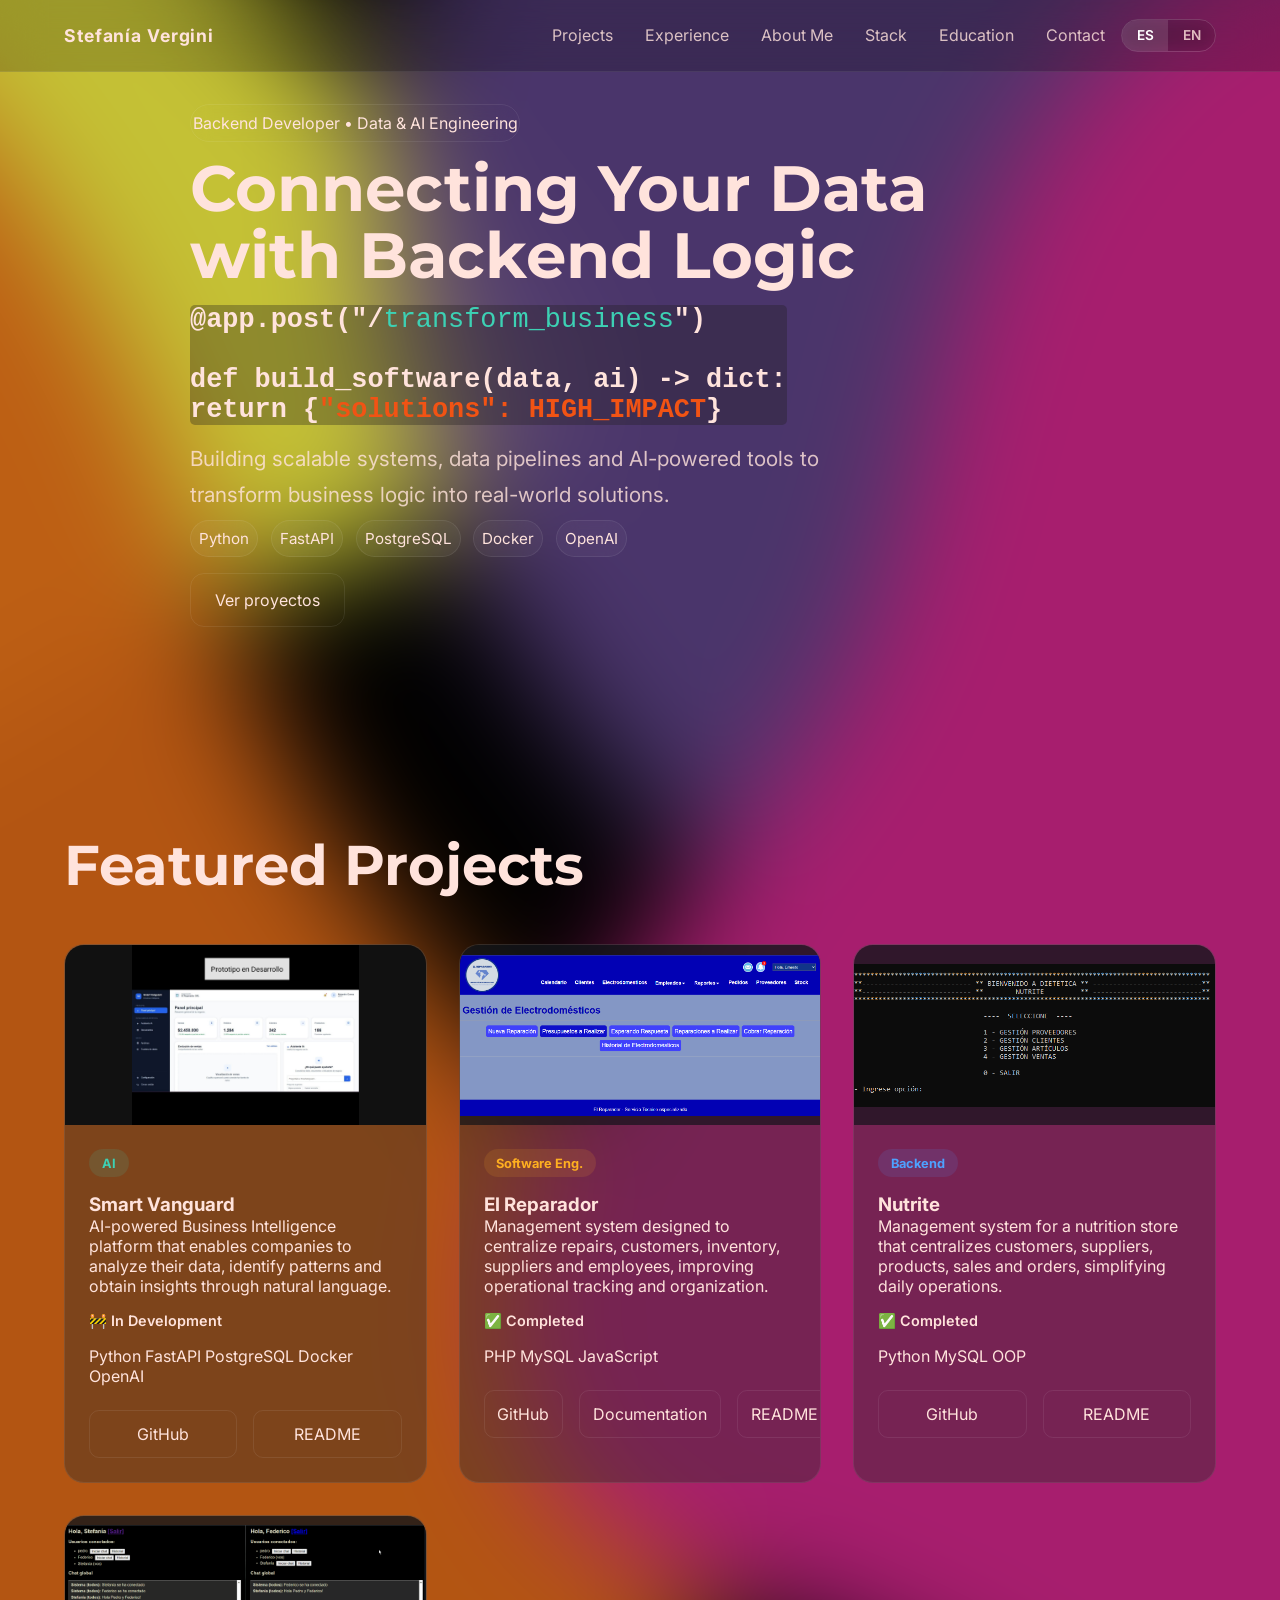
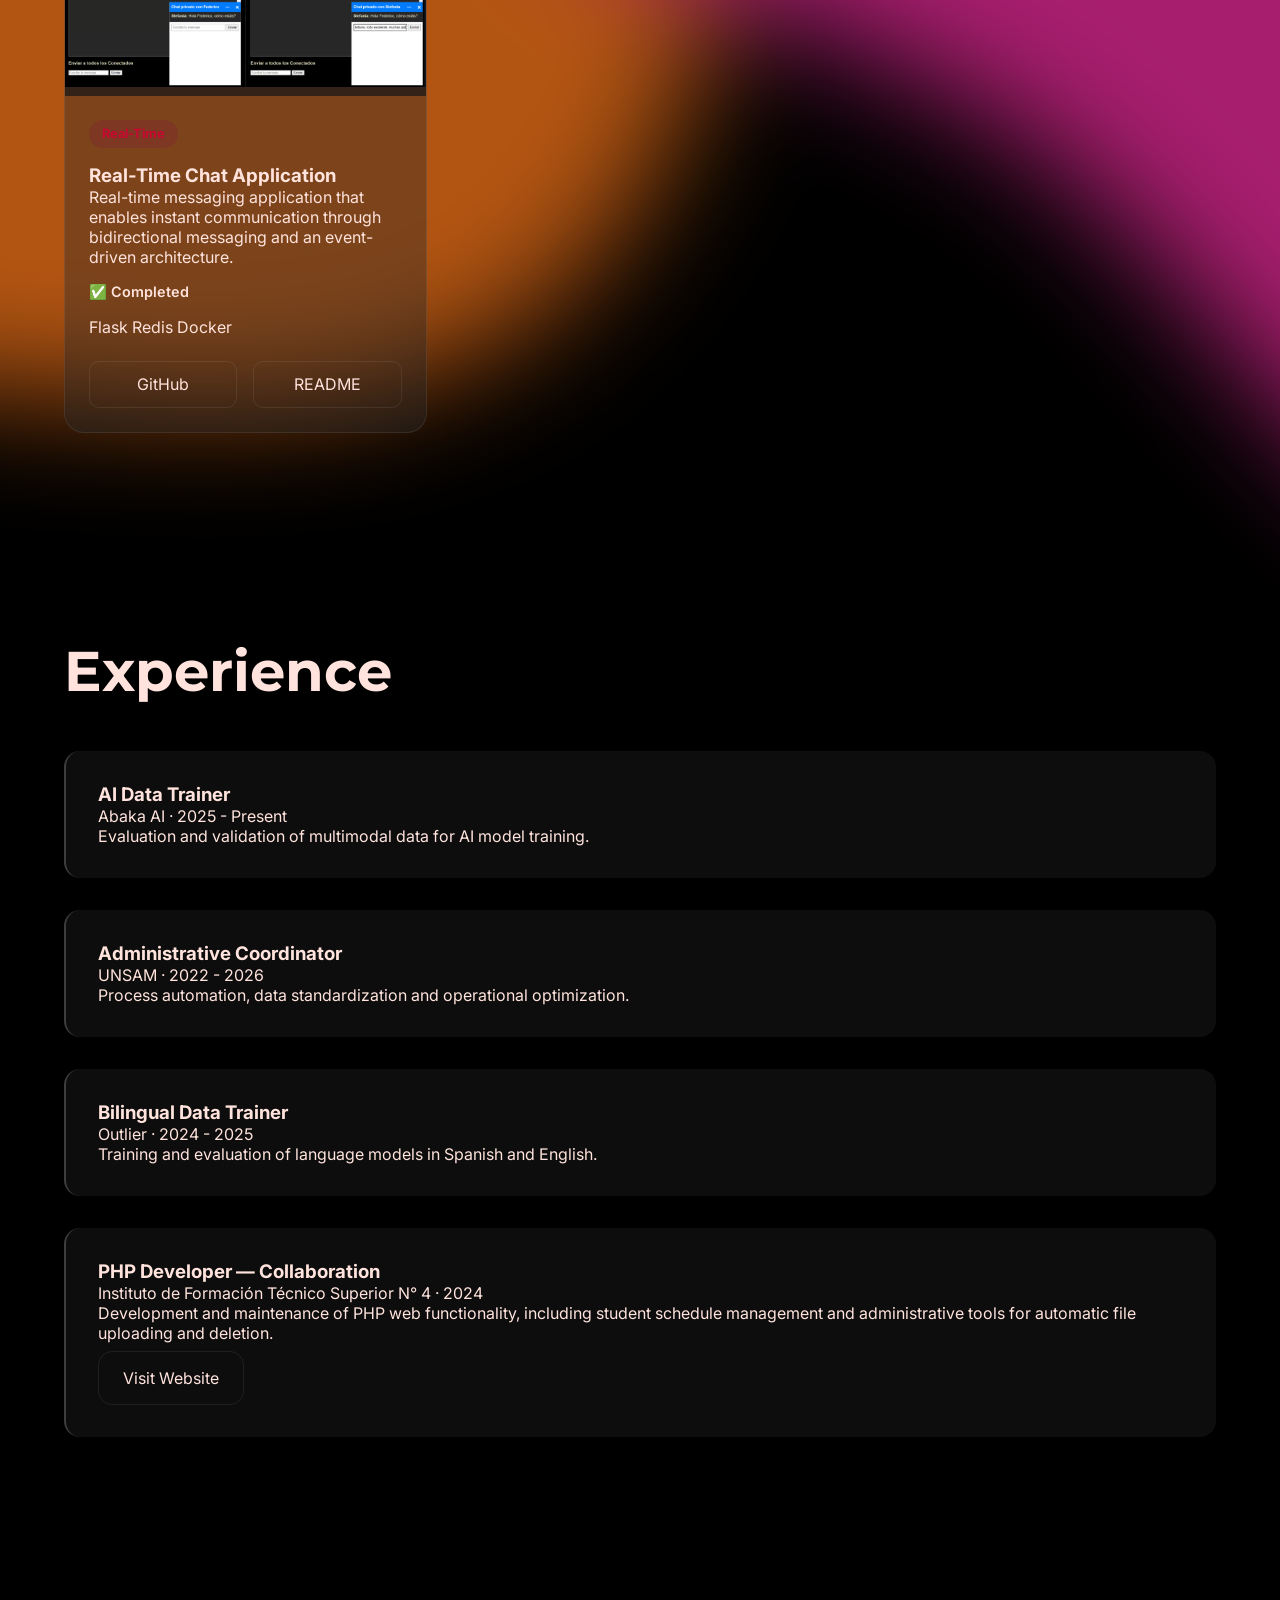
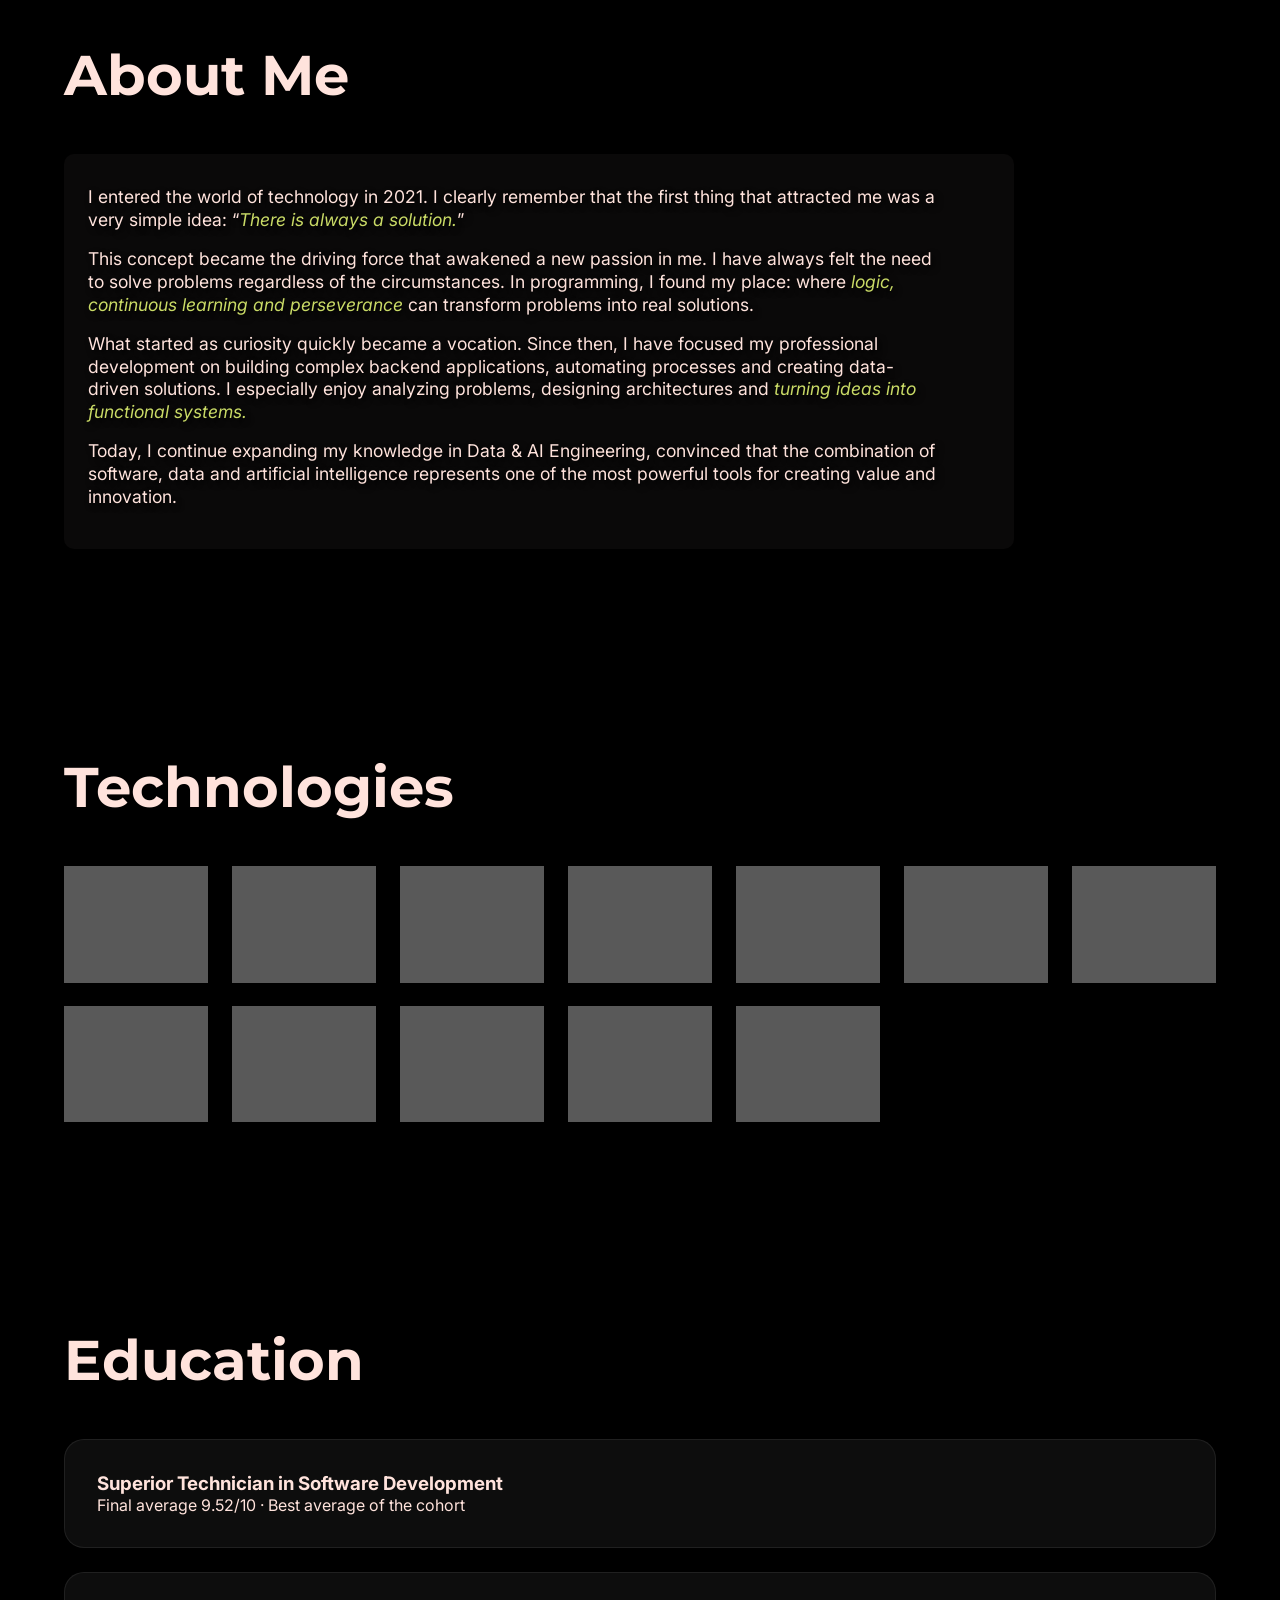
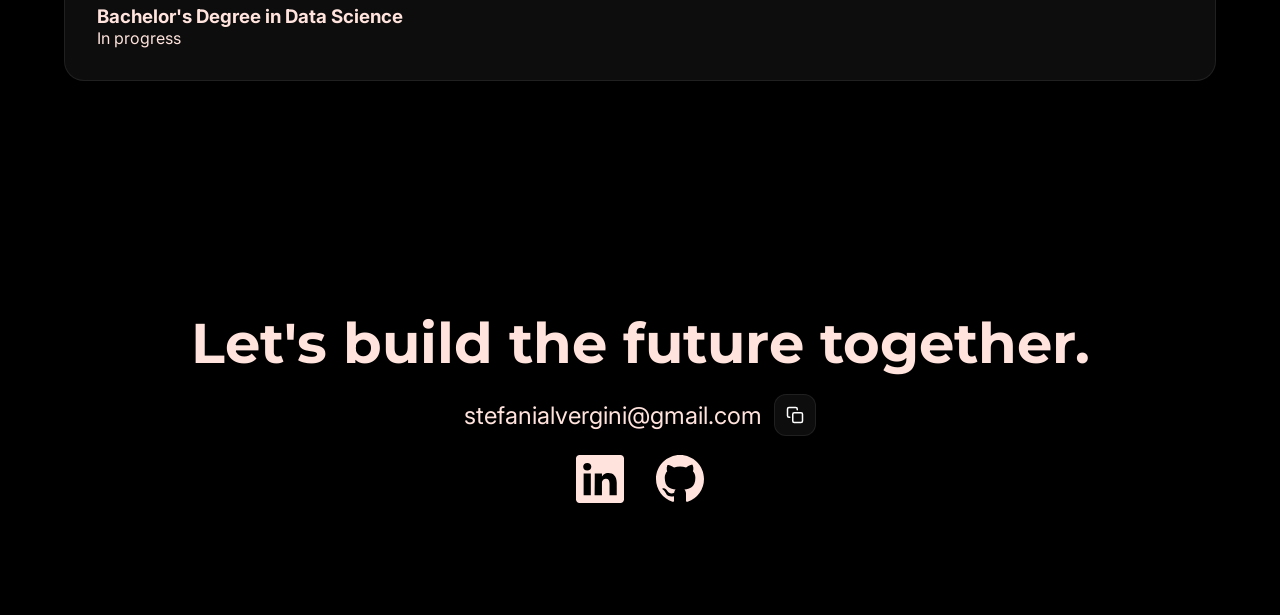
==== commit 6348f876: "last changes" ====
--- a/en.html
+++ b/en.html
@@ -282,7 +282,6 @@
                     <p>FastAPI</p>
                 </span>
 
-                <span class="skill"><img src="iconos/flask.svg" alt="flask"><p>Flask</p></span>
                 <span class="skill"><img src="iconos/php.svg" alt="PHP"><p>PHP</p></span>
                 <span class="skill"><img src="iconos/java-original.svg" alt="JAVA"><p>Java</p></span>
 
--- a/css/index.css
+++ b/css/index.css
@@ -461,7 +461,7 @@
 
     display:grid;
 
-    grid-template-columns:repeat(auto-fit,minmax(430px,1fr));
+    grid-template-columns:repeat(auto-fit,minmax(350px,1fr));
 
     gap:2rem;
 
@@ -1038,10 +1038,10 @@
 
   }
 
-  @media(max-width:860px){
+  @media(max-width:750px){
     .circulos .circulo{
-      width: 38%;
-      height: 38%;
+      width: 40%;
+      height: 40%;
     }
     .menu-btn{
 
@@ -1076,4 +1076,22 @@
 
         right:20px;
     }
+      .hero-content {
+        width: 100%;
+        max-width: 100%;
+    }
+
+    .hero-content pre {
+        width: 100%;
+        max-width: 100%;
+        overflow-x: auto;
+    }
+
+    .hero-content code {
+        font-size: .85rem;
+    }
+
+    .projects-grid {
+        grid-template-columns: 1fr;
+    }
   }
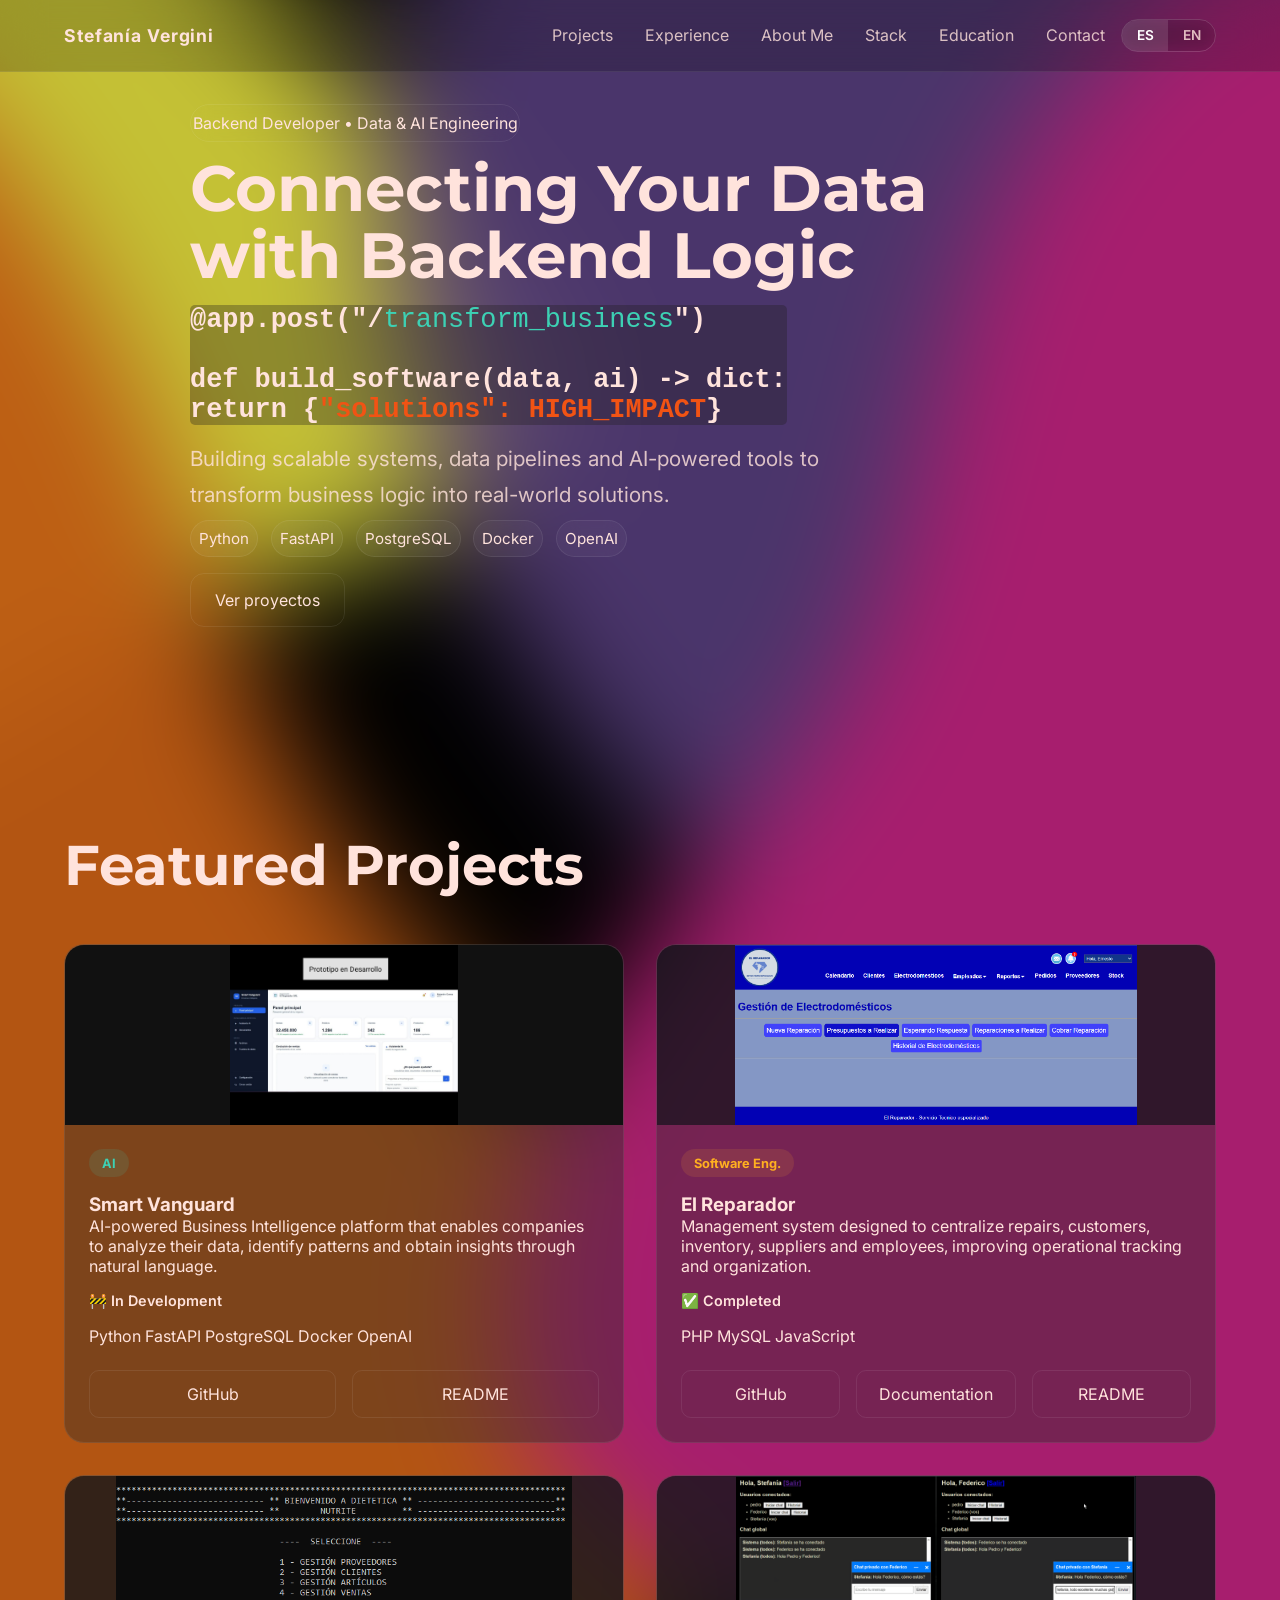
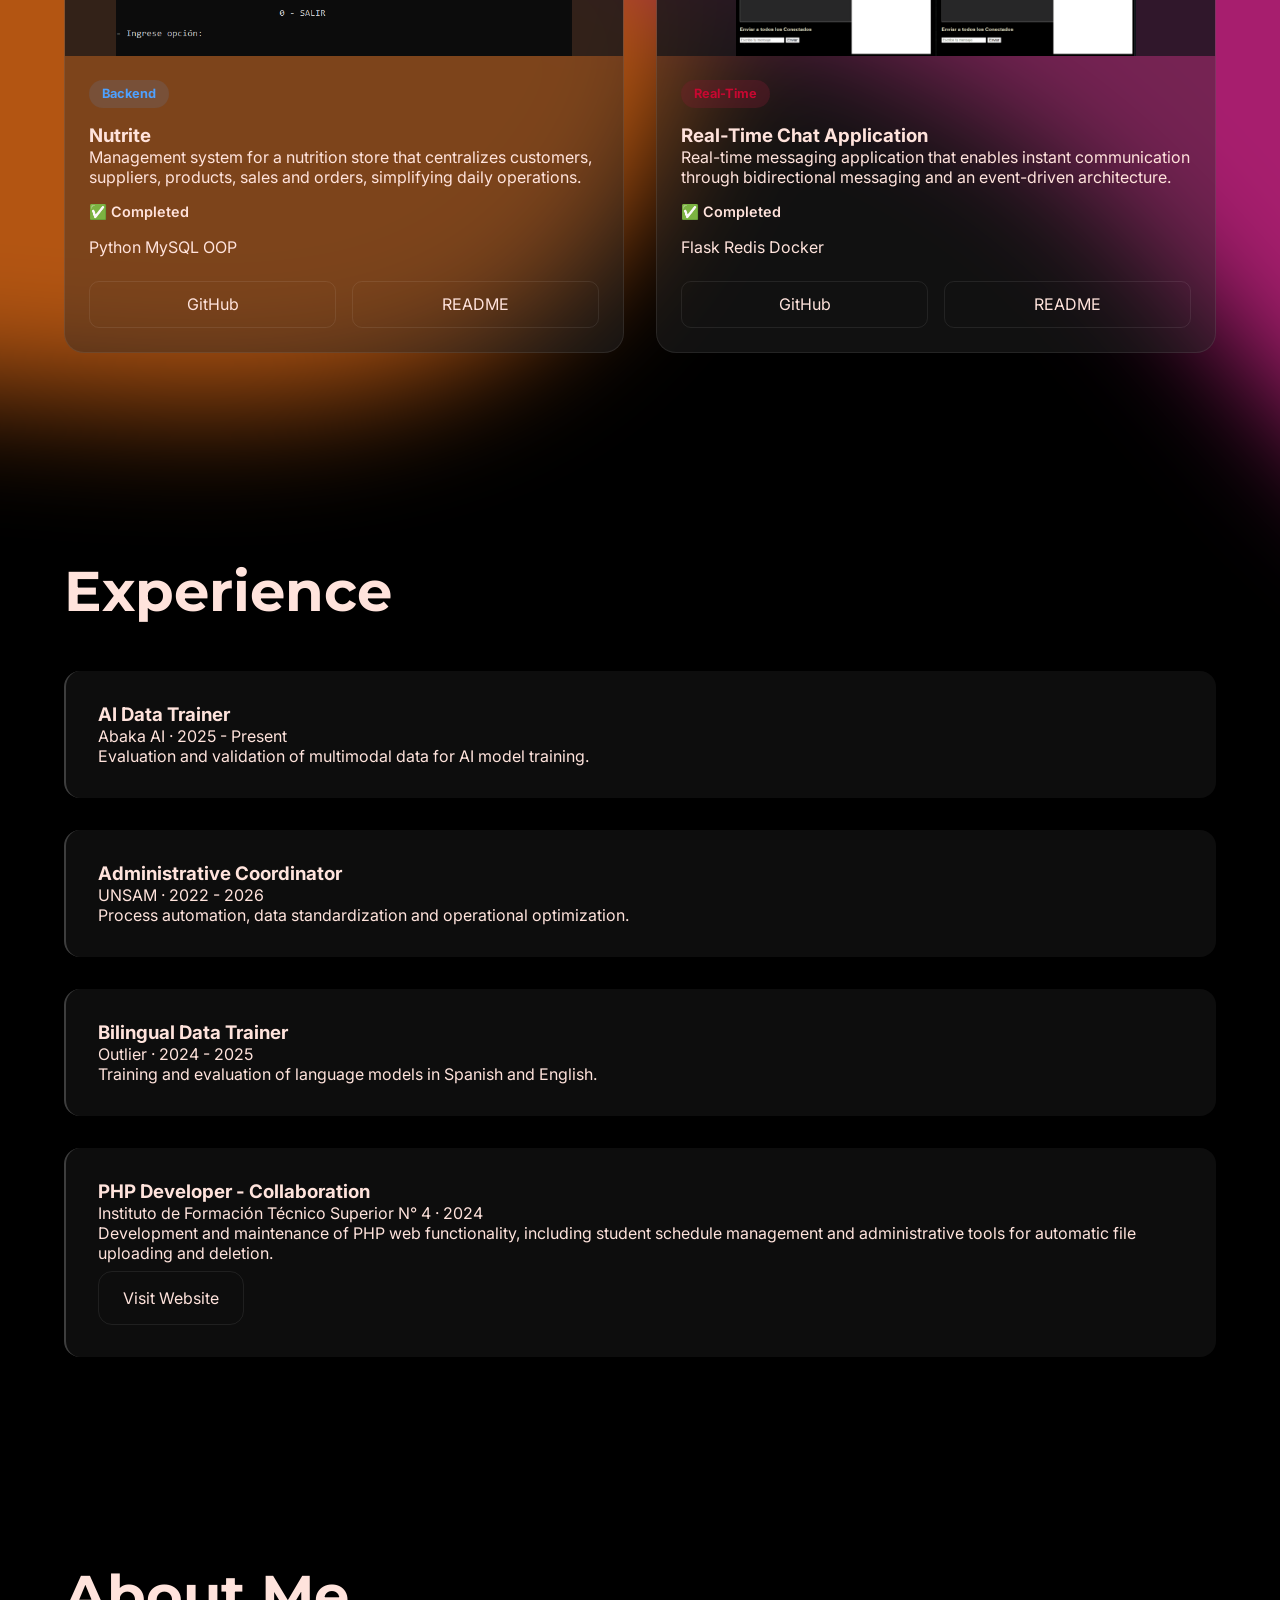
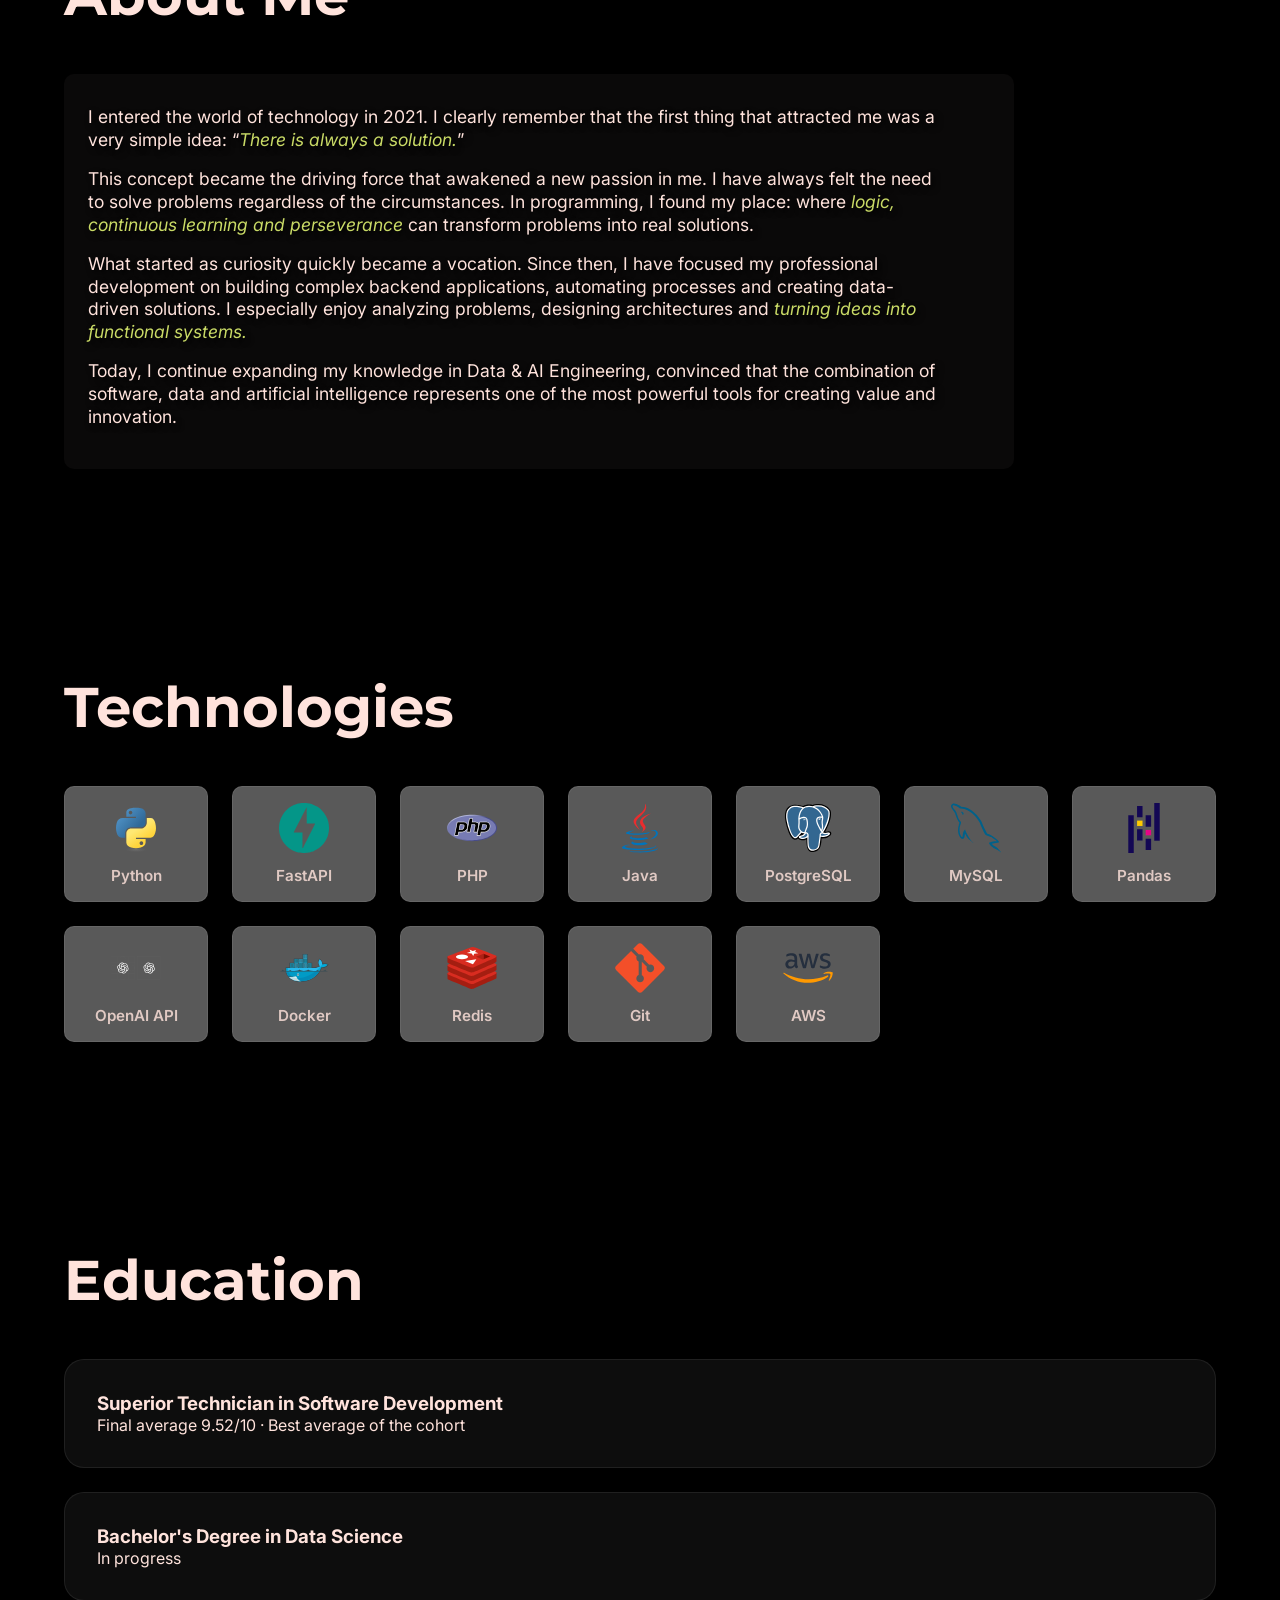
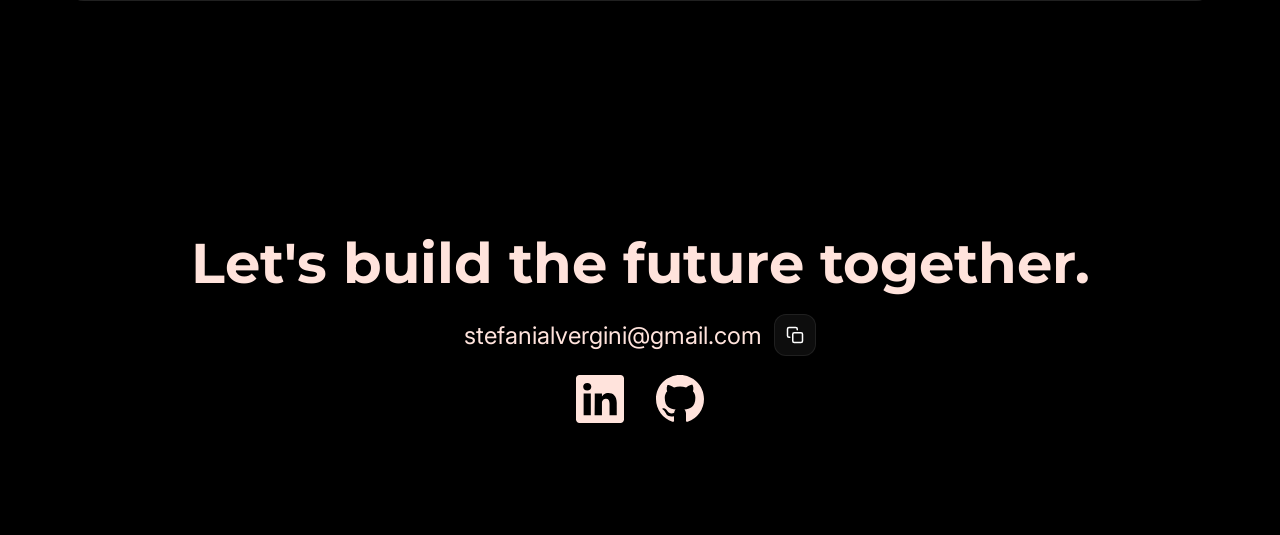
==== commit c23c3f91: "timeline-item-modified" ====
--- a/en.html
+++ b/en.html
@@ -230,7 +230,7 @@
                         <p> Training and evaluation of language models in Spanish and English. </p> 
                     </div> 
                     <div class="timeline-item"> 
-                        <h3> PHP Developer — Collaboration </h3> 
+                        <h3> PHP Developer - Collaboration </h3> 
                         <span> Instituto de Formación Técnico Superior N° 4 · 2024 </span> 
                         <p> Development and maintenance of PHP web functionality, including student schedule management and administrative tools for automatic file uploading and deletion. </p> 
                         <div class="hero-buttons"> 
--- a/css/index.css
+++ b/css/index.css
@@ -461,7 +461,7 @@
 
     display:grid;
 
-    grid-template-columns:repeat(auto-fit,minmax(350px,1fr));
+    grid-template-columns:repeat(auto-fit,minmax(430px,1fr));
 
     gap:2rem;
 
@@ -1092,6 +1092,6 @@
     }
 
     .projects-grid {
-        grid-template-columns: 1fr;
+        grid-template-columns:repeat(auto-fit,minmax(min(430px, 100%),1fr));
     }
   }
